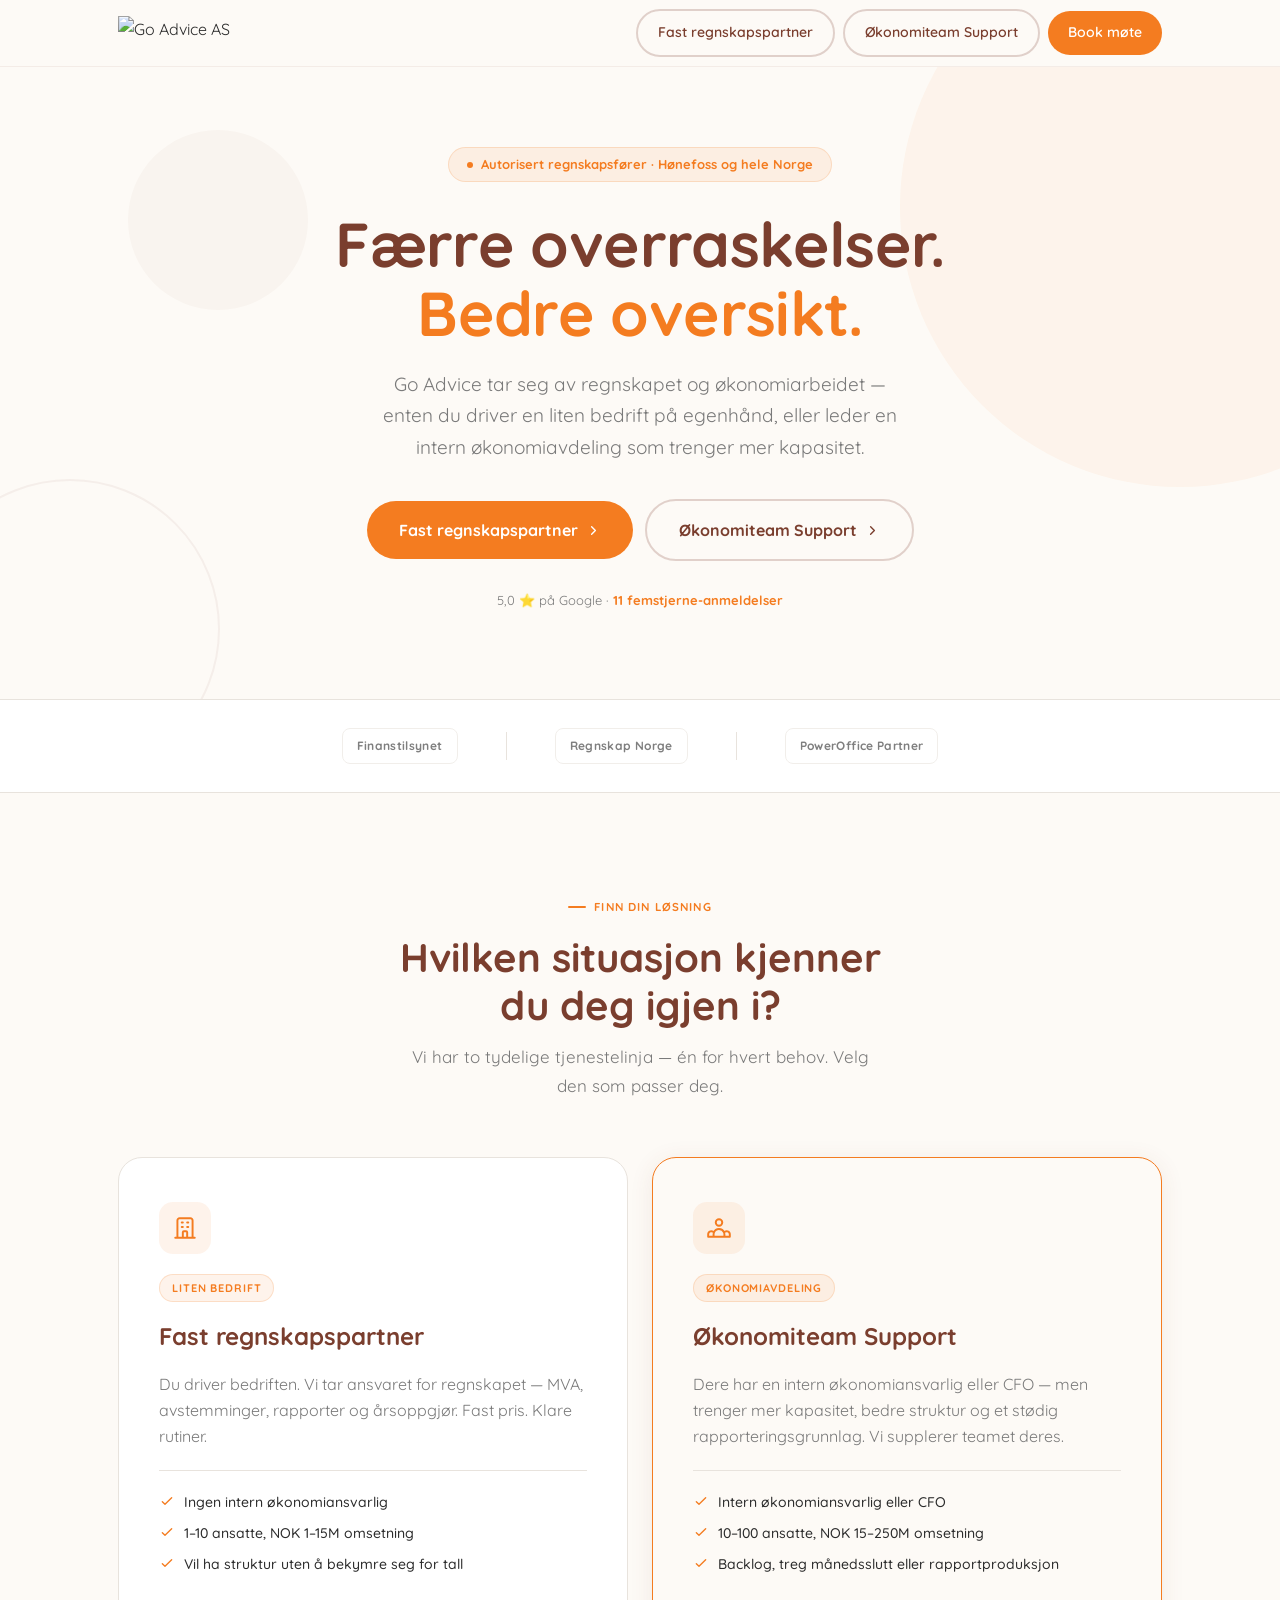
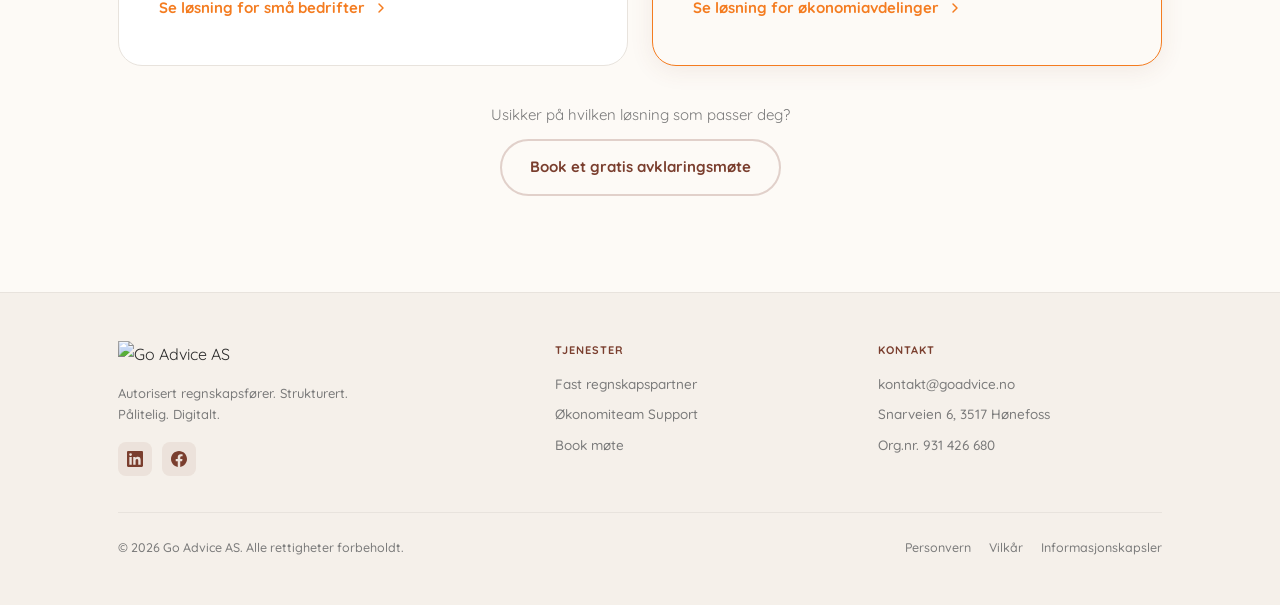
==== index.html @ 48793373 "Add files via upload" ====
<!DOCTYPE html>
<html lang="no">
<head>
  <meta charset="UTF-8" />
  <meta name="viewport" content="width=device-width, initial-scale=1.0" />
  <title>Go Advice AS — Færre overraskelser. Bedre oversikt.</title>
  <meta name="description" content="Go Advice AS tilbyr autorisert regnskapsføring for små bedrifter og ekstern støtte til interne økonomiavdelinger. Hønefoss og hele Norge — digitalt og strukturert." />
  <link rel="icon" type="image/png" href="assets/Logomark_Coloured.png" />
  <link rel="preconnect" href="https://fonts.googleapis.com" />
  <link rel="preconnect" href="https://fonts.gstatic.com" crossorigin />
  <link href="https://fonts.googleapis.com/css2?family=Quicksand:wght@400;500;600;700&display=swap" rel="stylesheet" />

  <style>
    /* ─── RESET & TOKENS ─────────────────────── */
    *, *::before, *::after { box-sizing: border-box; margin: 0; padding: 0; }

    :root {
      --orange:      #F47C20;
      --orange-lt:   #F9A84B;
      --orange-pale: rgba(244,124,32,0.09);
      --brown:       #7A3E2E;
      --brown-dark:  #5C2E20;
      --cream:       #FDFAF6;
      --off-white:   #F5F0EA;
      --charcoal:    #2B2B2B;
      --grey-mid:    #7A7A7A;
      --grey-light:  #E8E3DD;
      --white:       #FFFFFF;
      --sh:          0 4px 24px rgba(122,62,46,0.09);
      --sh-lg:       0 12px 48px rgba(122,62,46,0.13);
      --r:           16px;
      --r-sm:        8px;
      --max:         1100px;
    }

    html { scroll-behavior: smooth; }

    body {
      font-family: 'Quicksand', sans-serif;
      background: var(--cream);
      color: var(--charcoal);
      font-size: 16px;
      line-height: 1.65;
      overflow-x: hidden;
    }

    h1, h2, h3, h4 {
      font-family: 'Quicksand', sans-serif;
      color: var(--brown);
      line-height: 1.2;
    }

    p { color: var(--grey-mid); line-height: 1.7; }
    a { text-decoration: none; color: inherit; }
    img { display: block; max-width: 100%; }
    ul { list-style: none; }

    .wrap { max-width: var(--max); margin: 0 auto; padding: 0 28px; }

    /* ─── BUTTONS ─────────────────────────────── */
    .btn {
      display: inline-flex;
      align-items: center;
      gap: 8px;
      padding: 14px 28px;
      border-radius: 50px;
      font-family: 'Quicksand', sans-serif;
      font-weight: 700;
      font-size: 15px;
      border: none;
      cursor: pointer;
      transition: all .22s ease;
      text-decoration: none;
      white-space: nowrap;
    }
    .btn-primary { background: var(--orange); color: #fff; }
    .btn-primary:hover { background: #d96a12; transform: translateY(-2px); box-shadow: 0 8px 24px rgba(244,124,32,.3); }
    .btn-ghost { background: transparent; color: var(--brown); border: 2px solid rgba(122,62,46,.22); }
    .btn-ghost:hover { border-color: var(--brown); background: rgba(122,62,46,.04); }

    /* ─── EYEBROW ─────────────────────────────── */
    .eyebrow {
      display: inline-flex;
      align-items: center;
      gap: 8px;
      font-size: 11.5px;
      font-weight: 700;
      letter-spacing: .1em;
      text-transform: uppercase;
      color: var(--orange);
      margin-bottom: 16px;
    }
    .eyebrow::before {
      content: '';
      display: block;
      width: 18px; height: 2px;
      background: var(--orange);
      border-radius: 2px;
    }

    /* ─── NAV ─────────────────────────────────── */
    #nav {
      position: sticky;
      top: 0;
      z-index: 200;
      background: rgba(253,250,246,.97);
      backdrop-filter: blur(14px);
      border-bottom: 1px solid rgba(122,62,46,.07);
      transition: box-shadow .25s;
    }
    #nav.scrolled { box-shadow: var(--sh); }

    .nav-inner {
      display: flex;
      align-items: center;
      justify-content: space-between;
      height: 66px;
      gap: 20px;
    }

    .nav-logo img { height: 34px; }

    .nav-services {
      display: flex;
      align-items: center;
      gap: 8px;
    }
    .nav-services a {
      font-family: 'Quicksand', sans-serif;
      font-weight: 600;
      font-size: 14px;
    }

    .nav-hamburger {
      display: none;
      background: none;
      border: none;
      cursor: pointer;
      padding: 6px;
      flex-direction: column;
      gap: 5px;
    }
    .nav-hamburger span {
      display: block;
      width: 22px; height: 2px;
      background: var(--brown);
      border-radius: 2px;
      transition: all .3s;
    }

    .mobile-drawer {
      display: none;
      position: fixed;
      inset: 0;
      background: var(--cream);
      z-index: 300;
      flex-direction: column;
      align-items: center;
      justify-content: center;
      gap: 24px;
      padding: 40px 28px;
    }
    .mobile-drawer.open { display: flex; }
    .mobile-drawer a {
      font-family: 'Quicksand', sans-serif;
      font-weight: 700;
      font-size: 22px;
      color: var(--brown);
      width: 100%;
      max-width: 340px;
      text-align: center;
    }
    .drawer-close {
      position: absolute;
      top: 18px; right: 24px;
      background: none; border: none;
      font-size: 28px; color: var(--brown);
      cursor: pointer;
    }

    /* ─── HERO ────────────────────────────────── */
    #hero {
      padding: 80px 0 88px;
      text-align: center;
      position: relative;
      overflow: hidden;
    }

    .hero-deco {
      position: absolute;
      border-radius: 50%;
      pointer-events: none;
    }
    .hd1 { width: 560px; height: 560px; background: rgba(244,124,32,.05); right: -180px; top: -140px; }
    .hd2 { width: 300px; height: 300px; border: 2px solid rgba(122,62,46,.06); left: -80px; bottom: -80px; }
    .hd3 { width: 180px; height: 180px; background: rgba(122,62,46,.03); left: 10%; top: 10%; }

    .hero-inner { position: relative; max-width: 720px; margin: 0 auto; }

    .hero-tagline {
      display: inline-flex;
      align-items: center;
      gap: 8px;
      background: var(--orange-pale);
      border: 1px solid rgba(244,124,32,.18);
      border-radius: 50px;
      padding: 6px 18px;
      font-size: 13px;
      font-weight: 700;
      color: var(--orange);
      margin-bottom: 28px;
    }
    .hero-tagline-dot {
      width: 6px; height: 6px;
      border-radius: 50%;
      background: var(--orange);
      flex-shrink: 0;
    }

    .hero-h1 {
      font-size: clamp(36px, 5.5vw, 62px);
      font-weight: 700;
      color: var(--brown);
      line-height: 1.1;
      margin-bottom: 22px;
      letter-spacing: -.01em;
    }
    .hero-h1 em { font-style: normal; color: var(--orange); }

    .hero-sub {
      font-size: 19px;
      color: var(--grey-mid);
      max-width: 540px;
      margin: 0 auto 36px;
      line-height: 1.65;
    }

    .hero-actions {
      display: flex;
      align-items: center;
      justify-content: center;
      gap: 12px;
      flex-wrap: wrap;
      margin-bottom: 28px;
    }

    .hero-micro {
      font-size: 13px;
      color: var(--grey-mid);
    }
    .hero-micro span { color: var(--orange); font-weight: 700; }

    /* ─── TRUST STRIP ─────────────────────────── */
    #trust-strip {
      padding: 28px 0;
      background: var(--white);
      border-top: 1px solid var(--grey-light);
      border-bottom: 1px solid var(--grey-light);
    }

    .trust-strip-inner {
      display: flex;
      align-items: center;
      justify-content: center;
      gap: 48px;
      flex-wrap: wrap;
    }

    .trust-logo {
      display: flex;
      align-items: center;
      gap: 10px;
      opacity: .6;
      transition: opacity .2s;
      text-decoration: none;
    }
    .trust-logo:hover { opacity: .9; }

    .trust-logo-badge {
      display: flex;
      align-items: center;
      justify-content: center;
      height: 36px;
      padding: 0 14px;
      border: 1.5px solid var(--grey-light);
      border-radius: var(--r-sm);
      background: var(--white);
    }
    .trust-logo-badge span {
      font-family: 'Quicksand', sans-serif;
      font-weight: 700;
      font-size: 12px;
      color: var(--charcoal);
      letter-spacing: .03em;
      white-space: nowrap;
    }
    .trust-logo img {
      height: 36px;
      width: auto;
      filter: grayscale(100%);
    }
    .trust-sep { width: 1px; height: 28px; background: var(--grey-light); }

    /* ─── TWO PATHS ───────────────────────────── */
    #paths {
      padding: 96px 0;
    }

    .paths-header {
      text-align: center;
      margin-bottom: 56px;
    }
    .paths-header h2 {
      font-size: clamp(26px, 3.8vw, 40px);
      font-weight: 700;
      margin-bottom: 14px;
    }
    .paths-header p {
      font-size: 17px;
      max-width: 480px;
      margin: 0 auto;
    }

    .paths-grid {
      display: grid;
      grid-template-columns: 1fr 1fr;
      gap: 24px;
      align-items: stretch;
    }

    .path-card {
      background: var(--white);
      border: 1.5px solid var(--grey-light);
      border-radius: 24px;
      padding: 44px 40px;
      display: flex;
      flex-direction: column;
      gap: 20px;
      transition: border-color .22s, box-shadow .22s, transform .22s;
    }
    .path-card:hover {
      border-color: rgba(244,124,32,.35);
      box-shadow: var(--sh-lg);
      transform: translateY(-4px);
    }
    .path-card.featured {
      border-color: var(--orange);
      background: var(--cream);
      box-shadow: var(--sh);
    }

    .path-icon {
      width: 52px; height: 52px;
      border-radius: 14px;
      background: var(--orange-pale);
      display: flex; align-items: center; justify-content: center;
      flex-shrink: 0;
    }

    .path-tag {
      display: inline-flex;
      font-size: 11px;
      font-weight: 700;
      letter-spacing: .08em;
      text-transform: uppercase;
      color: var(--orange);
      background: var(--orange-pale);
      border: 1px solid rgba(244,124,32,.18);
      padding: 4px 12px;
      border-radius: 50px;
      width: fit-content;
    }

    .path-card h3 {
      font-size: 24px;
      font-weight: 700;
      color: var(--brown);
      line-height: 1.2;
    }

    .path-card p {
      font-size: 16px;
      color: var(--grey-mid);
      line-height: 1.65;
      flex: 1;
    }

    .path-fits {
      display: flex;
      flex-direction: column;
      gap: 8px;
    }
    .path-fit-item {
      display: flex;
      align-items: flex-start;
      gap: 9px;
      font-size: 14px;
      color: var(--charcoal);
      font-weight: 500;
    }
    .path-fit-item svg { flex-shrink: 0; margin-top: 2px; }

    .path-divider {
      height: 1px;
      background: var(--grey-light);
    }

    .path-cta {
      display: flex;
      align-items: center;
      gap: 8px;
      font-family: 'Quicksand', sans-serif;
      font-weight: 700;
      font-size: 15px;
      color: var(--orange);
      transition: gap .2s;
    }
    .path-cta:hover { gap: 12px; }
    .path-cta svg { transition: transform .2s; }
    .path-cta:hover svg { transform: translateX(3px); }

    /* ─── FOOTER ──────────────────────────────── */
    footer {
      background: var(--off-white);
      padding: 48px 0;
      border-top: 1px solid var(--grey-light);
    }

    .footer-grid {
      display: grid;
      grid-template-columns: 1.4fr 1fr 1fr;
      gap: 40px;
      align-items: start;
      margin-bottom: 36px;
    }

    .footer-brand img { height: 30px; margin-bottom: 12px; }
    .footer-tagline {
      font-size: 13px;
      color: var(--grey-mid);
      max-width: 260px;
      line-height: 1.65;
      font-weight: 500;
    }
    .footer-social {
      display: flex;
      gap: 10px;
      margin-top: 16px;
    }
    .footer-social a {
      width: 34px; height: 34px;
      border-radius: 8px;
      background: rgba(122,62,46,.08);
      display: flex; align-items: center; justify-content: center;
      color: var(--brown);
      transition: background .18s, color .18s;
    }
    .footer-social a:hover { background: var(--orange); color: #fff; }

    .footer-col h5 {
      font-size: 11px; font-weight: 700;
      letter-spacing: .09em; text-transform: uppercase;
      color: var(--brown); margin-bottom: 14px;
    }
    .footer-col ul { display: flex; flex-direction: column; gap: 8px; }
    .footer-col a, .footer-col li {
      font-size: 13.5px;
      color: var(--grey-mid);
      transition: color .18s;
      font-weight: 500;
    }
    .footer-col a:hover { color: var(--orange); }

    .footer-bottom {
      padding-top: 24px;
      border-top: 1px solid var(--grey-light);
      display: flex;
      justify-content: space-between;
      align-items: center;
      flex-wrap: wrap;
      gap: 12px;
    }
    .footer-bottom span { font-size: 12.5px; color: var(--grey-mid); font-weight: 500; }
    .footer-legal { display: flex; gap: 18px; flex-wrap: wrap; }
    .footer-legal a { font-size: 12.5px; color: var(--grey-mid); font-weight: 500; }
    .footer-legal a:hover { color: var(--orange); }

    /* ─── ANIMATIONS ──────────────────────────── */
    .fade-up {
      opacity: 0;
      transform: translateY(24px);
      transition: opacity .55s ease, transform .55s ease;
    }
    .fade-up.in { opacity: 1; transform: translateY(0); }
    .delay-1 { transition-delay: .1s; }
    .delay-2 { transition-delay: .2s; }
    .delay-3 { transition-delay: .3s; }
    .delay-4 { transition-delay: .4s; }

    /* ─── RESPONSIVE ──────────────────────────── */
    @media (max-width: 900px) {
      .paths-grid { grid-template-columns: 1fr; }
      .nav-services { display: none; }
      .nav-hamburger { display: flex; }
      .trust-strip-inner { gap: 28px; }
      .trust-sep { display: none; }
      .footer-grid { grid-template-columns: 1fr; gap: 28px; }
    }
    @media (max-width: 600px) {
      #hero { padding: 60px 0 68px; }
      .hero-sub { font-size: 17px; }
      .hero-actions { flex-direction: column; align-items: center; }
      .path-card { padding: 32px 28px; }
      .footer-bottom { flex-direction: column; text-align: center; }
    }
  </style>
</head>
<body>

<!-- ─── NAV ─────────────────────────────────── -->
<header id="nav">
  <div class="wrap">
    <div class="nav-inner">
      <a href="/" class="nav-logo" aria-label="Go Advice AS — gå til forsiden">
        <img src="assets/Logo_Coloured.png" alt="Go Advice AS" />
      </a>
      <nav class="nav-services" aria-label="Tjenester">
        <a href="fast-regnskapspartner.html" class="btn btn-ghost" style="font-size:14px; padding:10px 20px;">Fast regnskapspartner</a>
        <a href="okonomiteam-support.html" class="btn btn-ghost" style="font-size:14px; padding:10px 20px;">Økonomiteam Support</a>
        <a href="booking.html" class="btn btn-primary" style="font-size:14px; padding:10px 20px;">Book møte</a>
      </nav>
      <button class="nav-hamburger" id="hamburger" aria-label="Åpne meny">
        <span></span><span></span><span></span>
      </button>
    </div>
  </div>
</header>

<div class="mobile-drawer" id="drawer" role="dialog" aria-modal="true" aria-label="Navigasjonsmeny">
  <button class="drawer-close" id="drawerClose" aria-label="Lukk meny">✕</button>
  <a href="fast-regnskapspartner.html" onclick="closeDrawer()">Fast regnskapspartner</a>
  <a href="okonomiteam-support.html" onclick="closeDrawer()">Økonomiteam Support</a>
  <a href="booking.html" class="btn btn-primary" style="width:100%; max-width:280px; justify-content:center;" onclick="closeDrawer()">Book møte</a>
</div>

<!-- ─── HERO ─────────────────────────────────── -->
<section id="hero">
  <div class="hero-deco hd1"></div>
  <div class="hero-deco hd2"></div>
  <div class="hero-deco hd3"></div>
  <div class="wrap">
    <div class="hero-inner fade-up">
      <div class="hero-tagline">
        <span class="hero-tagline-dot"></span>
        Autorisert regnskapsfører · Hønefoss og hele Norge
      </div>
      <h1 class="hero-h1">
        Færre overraskelser.<br/>
        <em>Bedre oversikt.</em>
      </h1>
      <p class="hero-sub">
        Go Advice tar seg av regnskapet og økonomiarbeidet — enten du driver en liten bedrift på egenhånd, eller leder en intern økonomiavdeling som trenger mer kapasitet.
      </p>
      <div class="hero-actions">
        <a href="fast-regnskapspartner.html" class="btn btn-primary" style="font-size:16px; padding:16px 32px;">
          Fast regnskapspartner
          <svg width="15" height="15" fill="none" viewBox="0 0 24 24"><path stroke="currentColor" stroke-width="2.2" stroke-linecap="round" stroke-linejoin="round" d="M9 18l6-6-6-6"/></svg>
        </a>
        <a href="okonomiteam-support.html" class="btn btn-ghost" style="font-size:16px; padding:16px 32px;">
          Økonomiteam Support
          <svg width="15" height="15" fill="none" viewBox="0 0 24 24"><path stroke="currentColor" stroke-width="2.2" stroke-linecap="round" stroke-linejoin="round" d="M9 18l6-6-6-6"/></svg>
        </a>
      </div>
      <p class="hero-micro">5,0 ⭐ på Google · <span>11 femstjerne-anmeldelser</span></p>
    </div>
  </div>
</section>

<!-- ─── TRUST STRIP ────────────────────────────── -->
<section id="trust-strip" aria-label="Akkrediteringer og partnerskap">
  <div class="wrap">
    <div class="trust-strip-inner">

      <!-- Finanstilsynet -->
      <a href="https://www.finanstilsynet.no/konsesjonar/regnskapsforetar/?id=20231029001" target="_blank" rel="noopener noreferrer" class="trust-logo" aria-label="Autorisert av Finanstilsynet — se registrering">
        <!-- Replace with: <img src="assets/finanstilsynet-logo.svg" alt="Finanstilsynet" style="height:36px;"> -->
        <div class="trust-logo-badge"><span>Finanstilsynet</span></div>
      </a>

      <div class="trust-sep" aria-hidden="true"></div>

      <!-- Regnskap Norge -->
      <a href="https://www.regnskapnorge.no" target="_blank" rel="noopener noreferrer" class="trust-logo" aria-label="Medlem av Regnskap Norge">
        <!-- Replace with: <img src="assets/regnskap-norge-black-web.png" alt="Regnskap Norge" style="height:36px;"> -->
        <div class="trust-logo-badge"><span>Regnskap Norge</span></div>
      </a>

      <div class="trust-sep" aria-hidden="true"></div>

      <!-- PowerOffice Partner -->
      <a href="https://poweroffice.no" target="_blank" rel="noopener noreferrer" class="trust-logo" aria-label="PowerOffice Partner">
        <!-- Replace with: <img src="assets/poweroffice-partner-lys.svg" alt="PowerOffice Partner" style="height:36px;"> -->
        <div class="trust-logo-badge"><span>PowerOffice Partner</span></div>
      </a>

    </div>
  </div>
</section>

<!-- ─── TWO PATHS ─────────────────────────────── -->
<section id="paths">
  <div class="wrap">
    <div class="paths-header fade-up">
      <div class="eyebrow">Finn din løsning</div>
      <h2>Hvilken situasjon kjenner<br/>du deg igjen i?</h2>
      <p>Vi har to tydelige tjenestelinja — én for hvert behov. Velg den som passer deg.</p>
    </div>

    <div class="paths-grid">

      <!-- Path 1: Fast regnskapspartner -->
      <a href="fast-regnskapspartner.html" class="path-card fade-up delay-1" style="text-decoration:none;">
        <div>
          <div class="path-icon" aria-hidden="true">
            <svg width="26" height="26" fill="none" viewBox="0 0 24 24"><path stroke="#F47C20" stroke-width="1.8" stroke-linecap="round" stroke-linejoin="round" d="M19 21V5a2 2 0 00-2-2H7a2 2 0 00-2 2v16m14 0h2m-2 0h-5m-9 0H3m2 0h5M9 7h1m-1 4h1m4-4h1m-1 4h1m-5 10v-5a1 1 0 011-1h2a1 1 0 011 1v5m-4 0h4"/></svg>
          </div>
        </div>
        <div class="path-tag">Liten bedrift</div>
        <h3>Fast regnskapspartner</h3>
        <p>Du driver bedriften. Vi tar ansvaret for regnskapet — MVA, avstemminger, rapporter og årsoppgjør. Fast pris. Klare rutiner.</p>

        <div class="path-divider"></div>

        <div class="path-fits">
          <div class="path-fit-item">
            <svg width="16" height="16" fill="none" viewBox="0 0 24 24"><path stroke="#F47C20" stroke-width="2" stroke-linecap="round" stroke-linejoin="round" d="M5 13l4 4L19 7"/></svg>
            Ingen intern økonomiansvarlig
          </div>
          <div class="path-fit-item">
            <svg width="16" height="16" fill="none" viewBox="0 0 24 24"><path stroke="#F47C20" stroke-width="2" stroke-linecap="round" stroke-linejoin="round" d="M5 13l4 4L19 7"/></svg>
            1–10 ansatte, NOK 1–15M omsetning
          </div>
          <div class="path-fit-item">
            <svg width="16" height="16" fill="none" viewBox="0 0 24 24"><path stroke="#F47C20" stroke-width="2" stroke-linecap="round" stroke-linejoin="round" d="M5 13l4 4L19 7"/></svg>
            Vil ha struktur uten å bekymre seg for tall
          </div>
        </div>

        <div class="path-cta">
          Se løsning for små bedrifter
          <svg width="16" height="16" fill="none" viewBox="0 0 24 24"><path stroke="currentColor" stroke-width="2.2" stroke-linecap="round" stroke-linejoin="round" d="M9 18l6-6-6-6"/></svg>
        </div>
      </a>

      <!-- Path 2: Økonomiteam Support -->
      <a href="okonomiteam-support.html" class="path-card featured fade-up delay-2" style="text-decoration:none;">
        <div>
          <div class="path-icon" aria-hidden="true">
            <svg width="26" height="26" fill="none" viewBox="0 0 24 24"><path stroke="#F47C20" stroke-width="1.8" stroke-linecap="round" stroke-linejoin="round" d="M17 20h5v-2a3 3 0 00-5.356-1.857M17 20H7m10 0v-2c0-.656-.126-1.283-.356-1.857M7 20H2v-2a3 3 0 015.356-1.857M7 20v-2c0-.656.126-1.283.356-1.857m0 0a5.002 5.002 0 019.288 0M15 7a3 3 0 11-6 0 3 3 0 016 0z"/></svg>
          </div>
        </div>
        <div class="path-tag">Økonomiavdeling</div>
        <h3>Økonomiteam Support</h3>
        <p>Dere har en intern økonomiansvarlig eller CFO — men trenger mer kapasitet, bedre struktur og et stødig rapporteringsgrunnlag. Vi supplerer teamet deres.</p>

        <div class="path-divider"></div>

        <div class="path-fits">
          <div class="path-fit-item">
            <svg width="16" height="16" fill="none" viewBox="0 0 24 24"><path stroke="#F47C20" stroke-width="2" stroke-linecap="round" stroke-linejoin="round" d="M5 13l4 4L19 7"/></svg>
            Intern økonomiansvarlig eller CFO
          </div>
          <div class="path-fit-item">
            <svg width="16" height="16" fill="none" viewBox="0 0 24 24"><path stroke="#F47C20" stroke-width="2" stroke-linecap="round" stroke-linejoin="round" d="M5 13l4 4L19 7"/></svg>
            10–100 ansatte, NOK 15–250M omsetning
          </div>
          <div class="path-fit-item">
            <svg width="16" height="16" fill="none" viewBox="0 0 24 24"><path stroke="#F47C20" stroke-width="2" stroke-linecap="round" stroke-linejoin="round" d="M5 13l4 4L19 7"/></svg>
            Backlog, treg månedsslutt eller rapportproduksjon
          </div>
        </div>

        <div class="path-cta">
          Se løsning for økonomiavdelinger
          <svg width="16" height="16" fill="none" viewBox="0 0 24 24"><path stroke="currentColor" stroke-width="2.2" stroke-linecap="round" stroke-linejoin="round" d="M9 18l6-6-6-6"/></svg>
        </div>
      </a>

    </div>

    <!-- Unsure? -->
    <div style="text-align:center; margin-top:36px;" class="fade-up">
      <p style="font-size:15px; margin-bottom:12px;">Usikker på hvilken løsning som passer deg?</p>
      <a href="booking.html" class="btn btn-ghost">Book et gratis avklaringsmøte</a>
    </div>

  </div>
</section>

<!-- ─── FOOTER ────────────────────────────────── -->
<footer>
  <div class="wrap">
    <div class="footer-grid">
      <div class="footer-brand">
        <img src="assets/Logo_Coloured.png" alt="Go Advice AS" />
        <p class="footer-tagline">Autorisert regnskapsfører. Strukturert. Pålitelig. Digitalt.</p>
        <div class="footer-social" aria-label="Sosiale medier">
          <!-- LinkedIn -->
          <a href="https://www.linkedin.com/company/goadviceas/" target="_blank" rel="noopener" aria-label="Go Advice på LinkedIn">
            <svg width="16" height="16" fill="currentColor" viewBox="0 0 24 24"><path d="M20.447 20.452h-3.554v-5.569c0-1.328-.027-3.037-1.852-3.037-1.853 0-2.136 1.445-2.136 2.939v5.667H9.351V9h3.414v1.561h.046c.477-.9 1.637-1.85 3.37-1.85 3.601 0 4.267 2.37 4.267 5.455v6.286zM5.337 7.433a2.062 2.062 0 01-2.063-2.065 2.064 2.064 0 112.063 2.065zm1.782 13.019H3.555V9h3.564v11.452zM22.225 0H1.771C.792 0 0 .774 0 1.729v20.542C0 23.227.792 24 1.771 24h20.451C23.2 24 24 23.227 24 22.271V1.729C24 .774 23.2 0 22.222 0h.003z"/></svg>
          </a>
          <!-- Facebook -->
          <a href="https://www.facebook.com/goadviceas" target="_blank" rel="noopener" aria-label="Go Advice på Facebook">
            <svg width="16" height="16" fill="currentColor" viewBox="0 0 24 24"><path d="M24 12.073c0-6.627-5.373-12-12-12s-12 5.373-12 12c0 5.99 4.388 10.954 10.125 11.854v-8.385H7.078v-3.47h3.047V9.43c0-3.007 1.792-4.669 4.533-4.669 1.312 0 2.686.235 2.686.235v2.953H15.83c-1.491 0-1.956.925-1.956 1.874v2.25h3.328l-.532 3.47h-2.796v8.385C19.612 23.027 24 18.062 24 12.073z"/></svg>
          </a>
        </div>
      </div>

      <nav class="footer-col" aria-label="Tjenester">
        <h5>Tjenester</h5>
        <ul>
          <li><a href="fast-regnskapspartner.html">Fast regnskapspartner</a></li>
          <li><a href="okonomiteam-support.html">Økonomiteam Support</a></li>
          <li><a href="booking.html">Book møte</a></li>
        </ul>
      </nav>

      <div class="footer-col">
        <h5>Kontakt</h5>
        <ul>
          <li><a href="mailto:kontakt@goadvice.no">kontakt@goadvice.no</a></li>
          <li>Snarveien 6, 3517 Hønefoss</li>
          <li>Org.nr. 931 426 680</li>
        </ul>
      </div>
    </div>

    <div class="footer-bottom">
      <span>© 2026 Go Advice AS. Alle rettigheter forbeholdt.</span>
      <div class="footer-legal">
        <a href="personvern.html">Personvern</a>
        <a href="vilkar.html">Vilkår</a>
        <a href="informasjonskapsler.html">Informasjonskapsler</a>
      </div>
    </div>
  </div>
</footer>

<!-- ─── SCRIPTS ───────────────────────────────── -->
<script>
  // Mobile drawer
  const hamburger = document.getElementById('hamburger');
  const drawer = document.getElementById('drawer');
  const drawerClose = document.getElementById('drawerClose');
  hamburger.addEventListener('click', () => drawer.classList.add('open'));
  drawerClose.addEventListener('click', () => drawer.classList.remove('open'));
  function closeDrawer() { drawer.classList.remove('open'); }

  // Nav shadow on scroll
  const nav = document.getElementById('nav');
  window.addEventListener('scroll', () => {
    nav.classList.toggle('scrolled', window.scrollY > 20);
  }, { passive: true });

  // Scroll-fade
  const observer = new IntersectionObserver(entries => {
    entries.forEach(e => { if (e.isIntersecting) e.target.classList.add('in'); });
  }, { threshold: 0.08 });
  document.querySelectorAll('.fade-up').forEach(el => observer.observe(el));
</script>

</body>
</html>
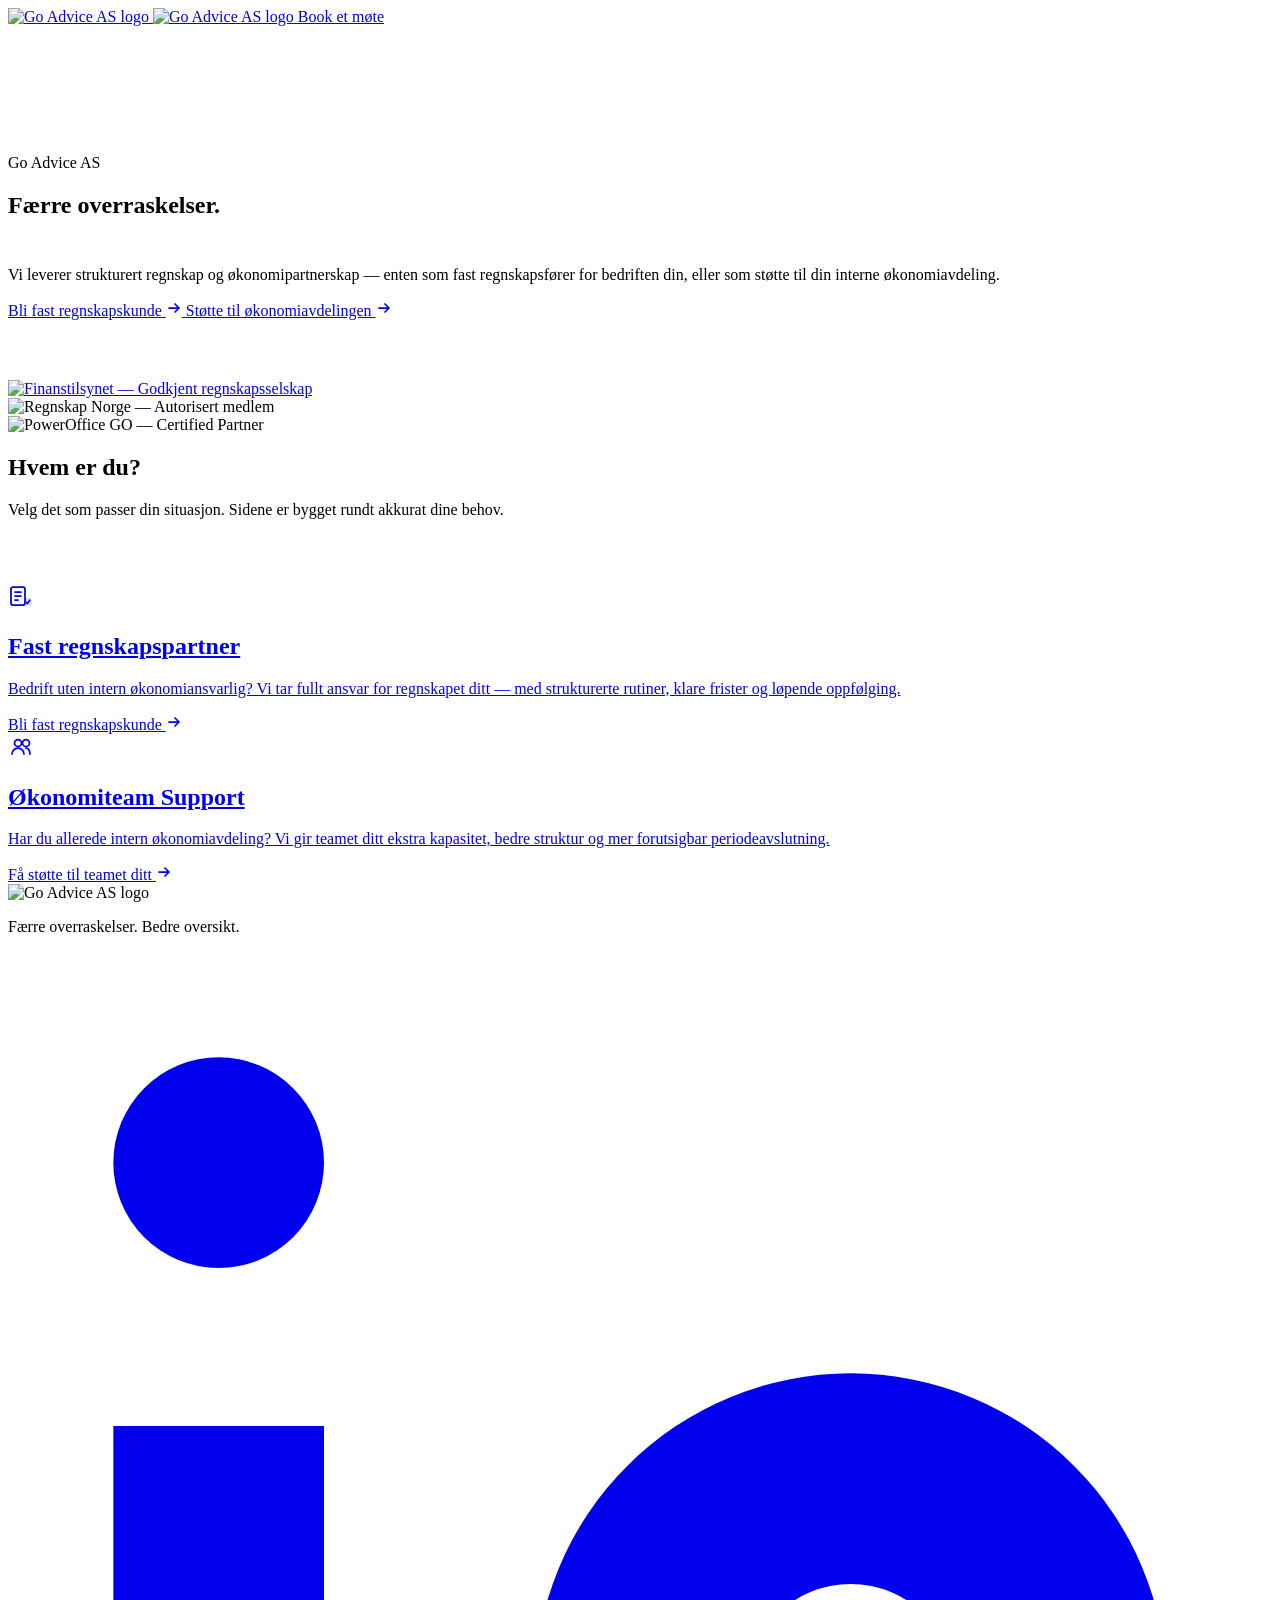
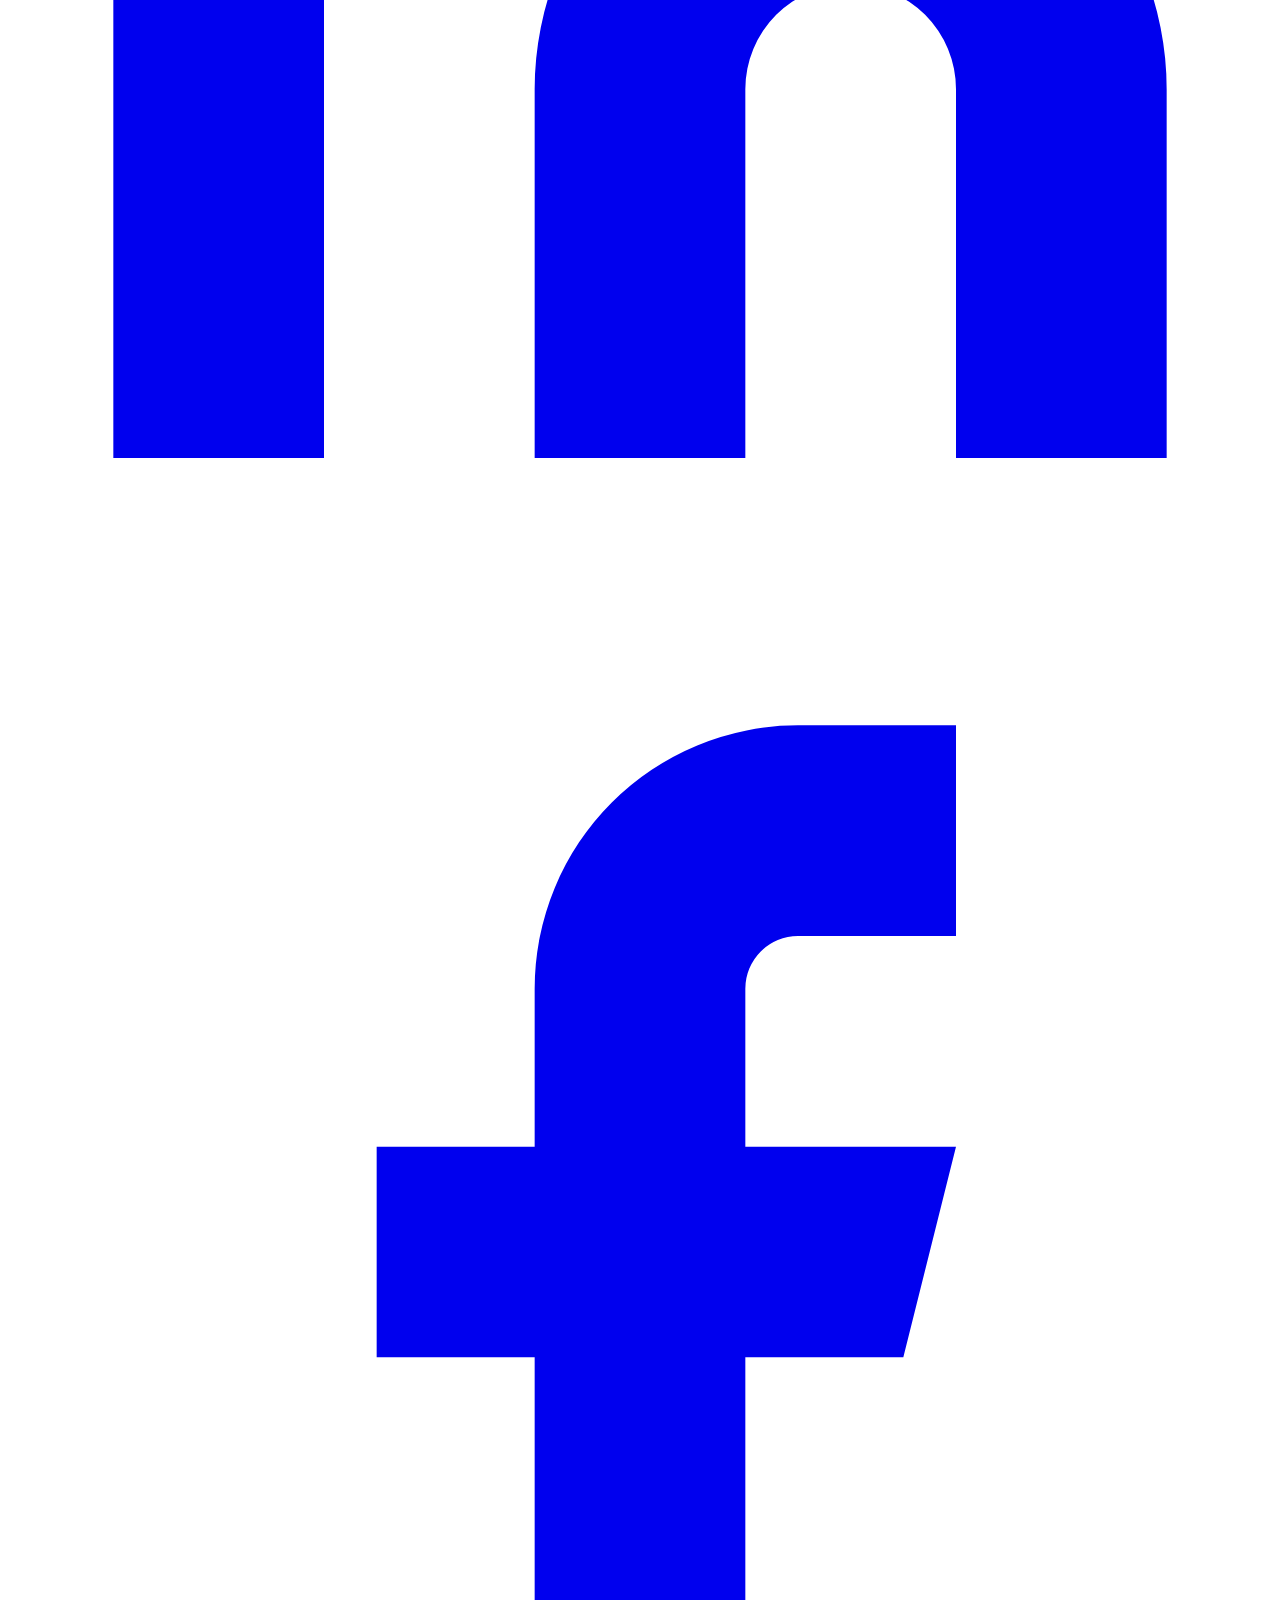
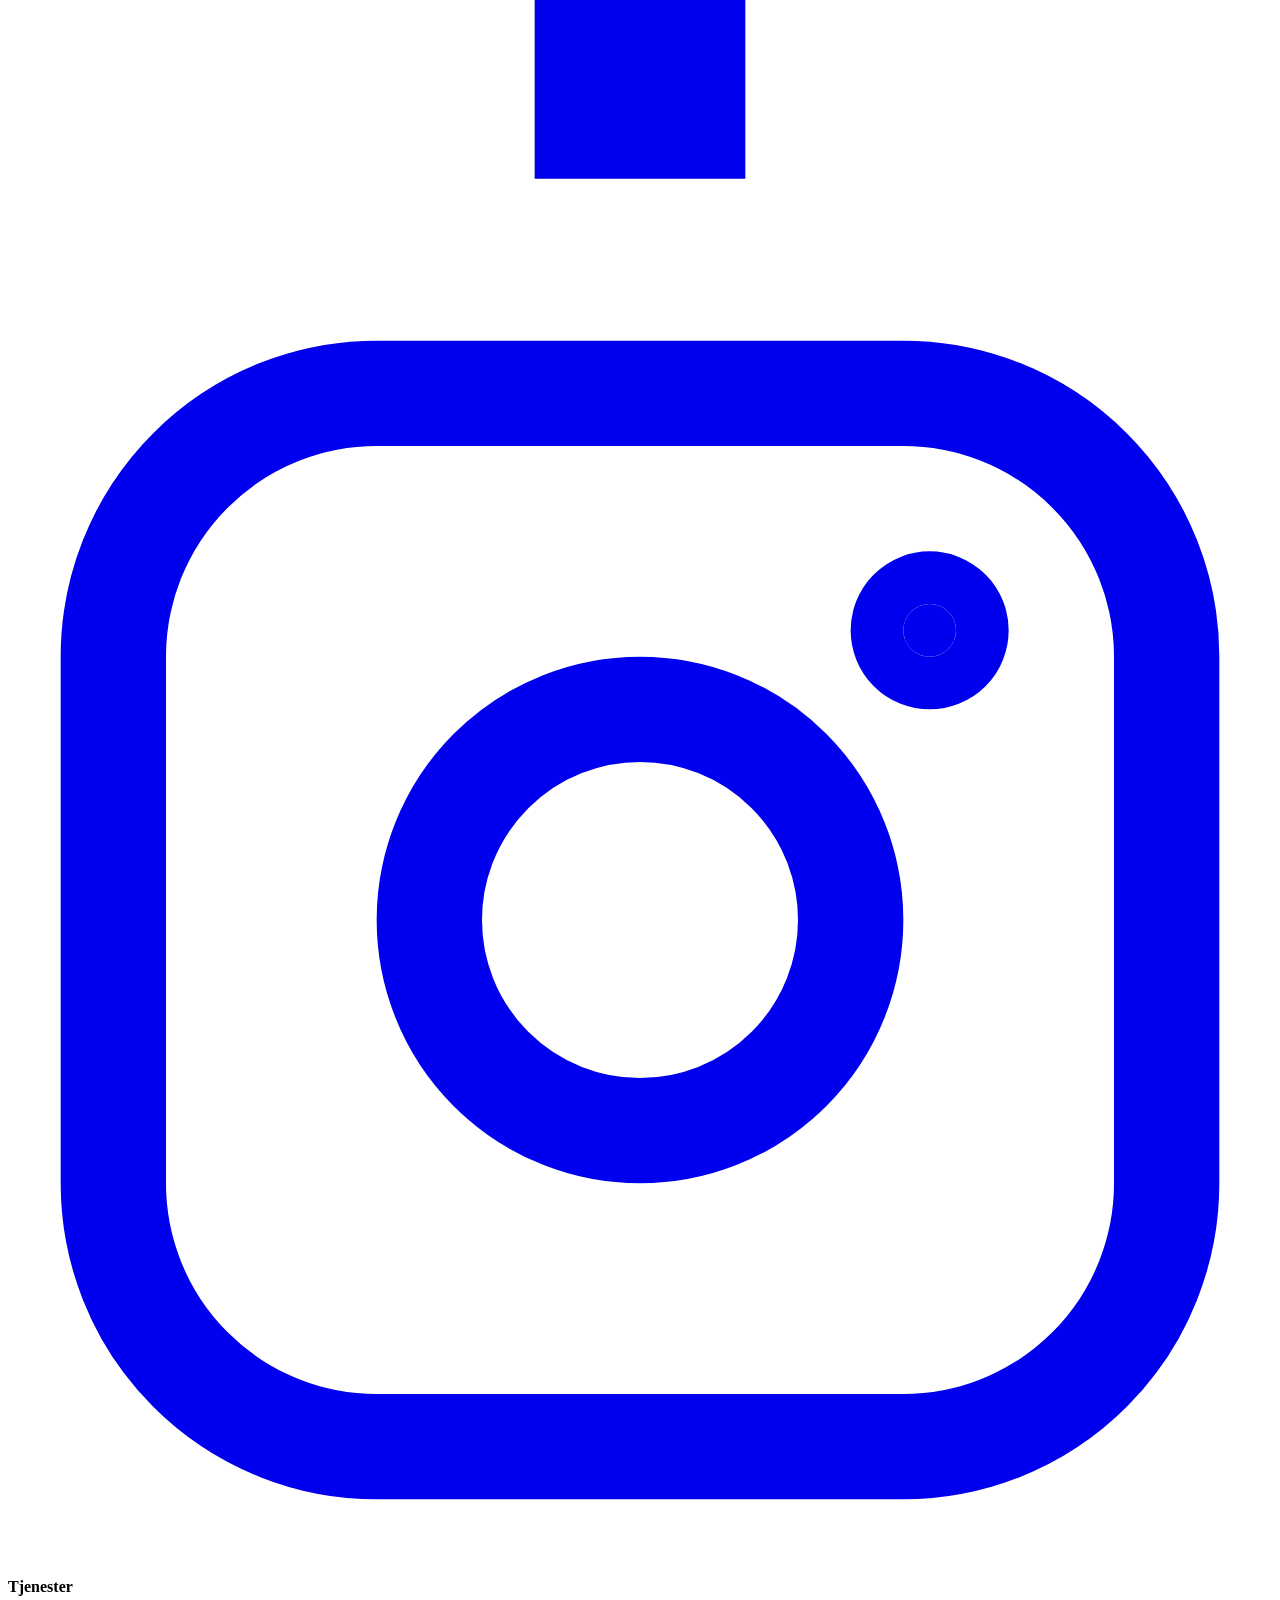
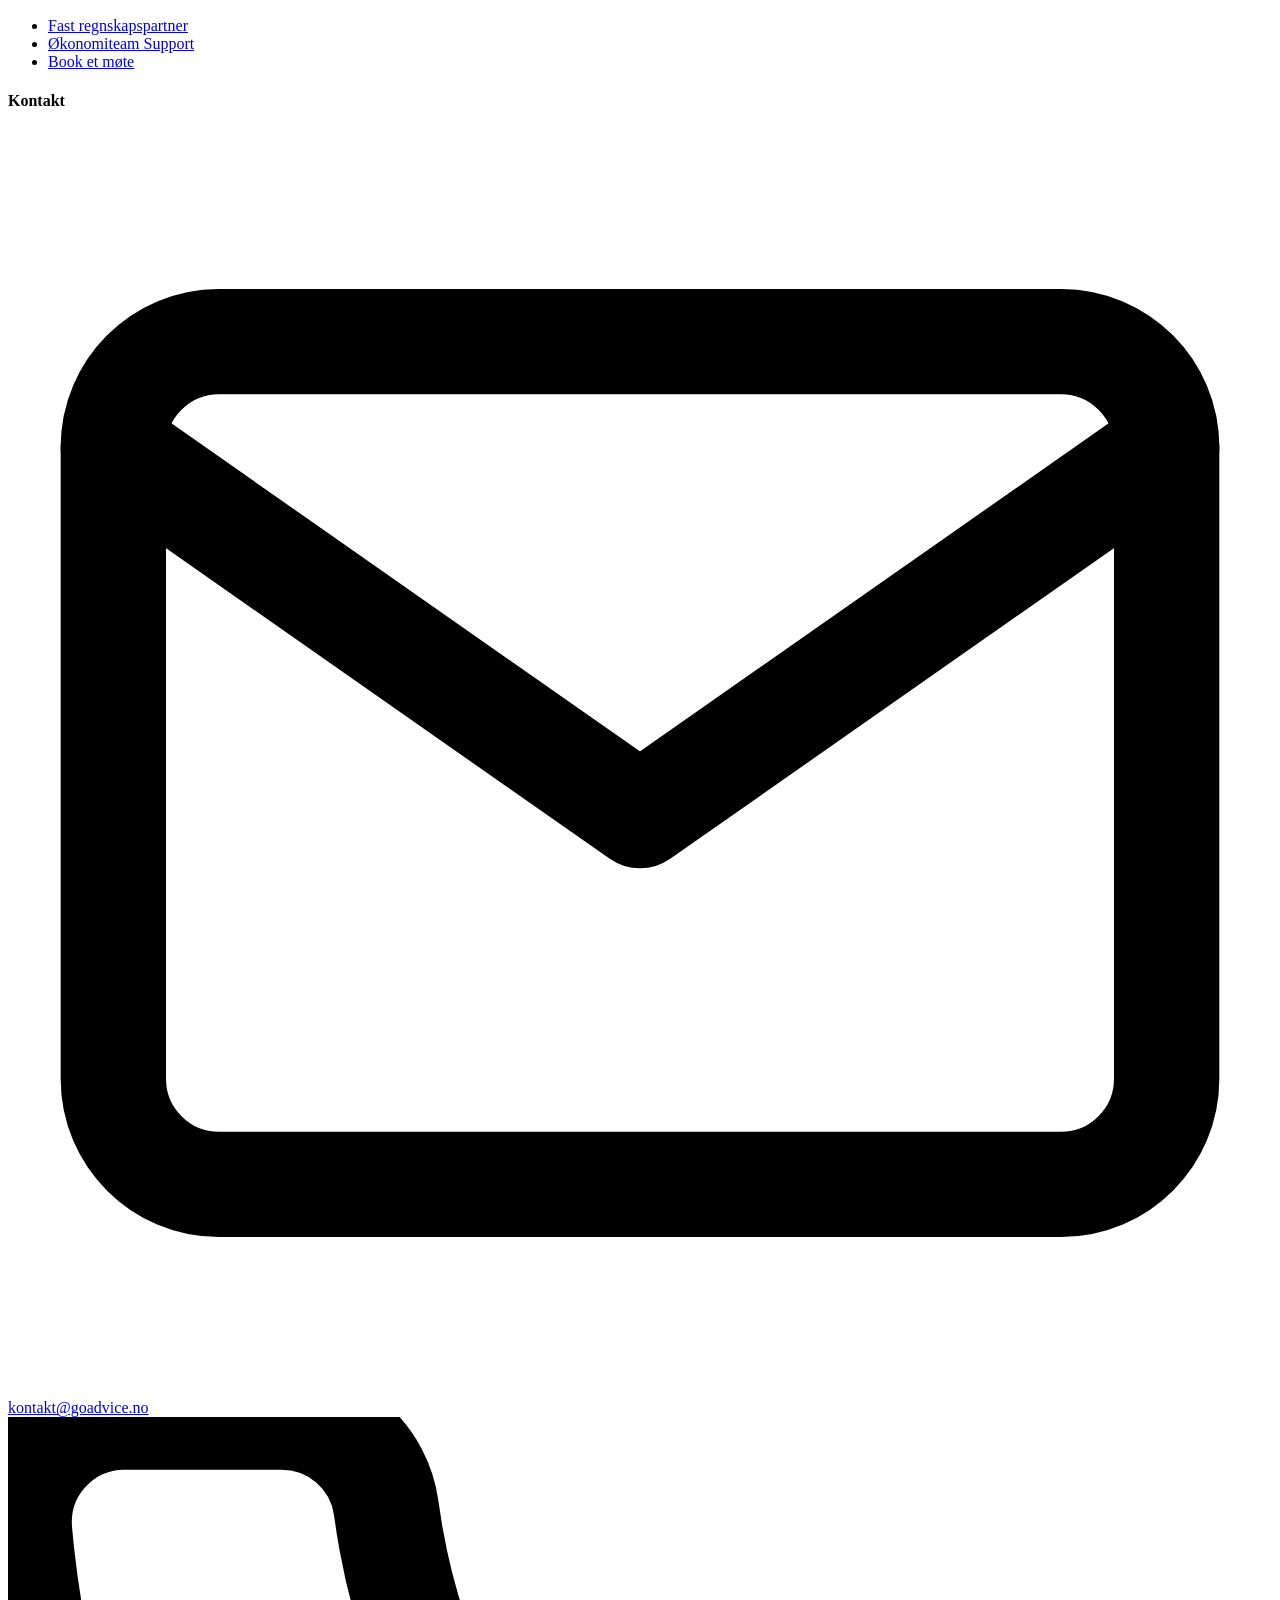
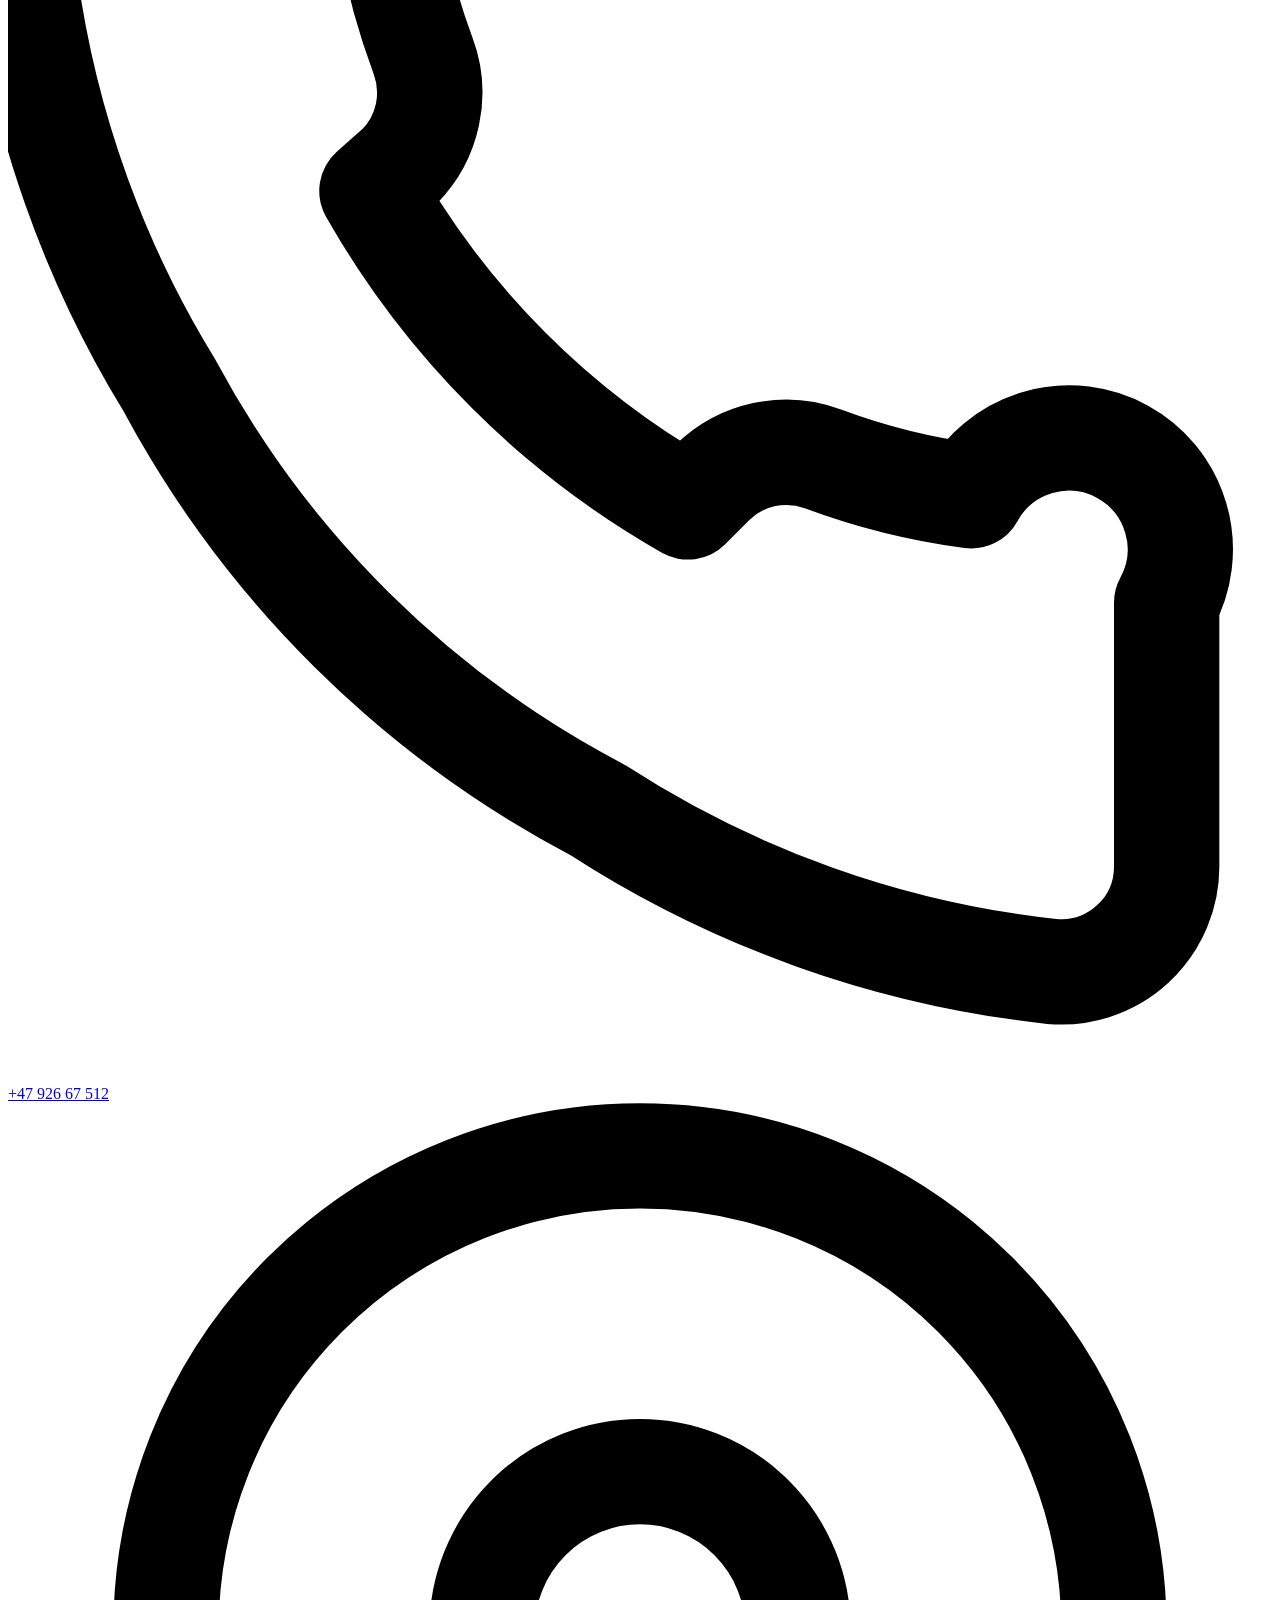
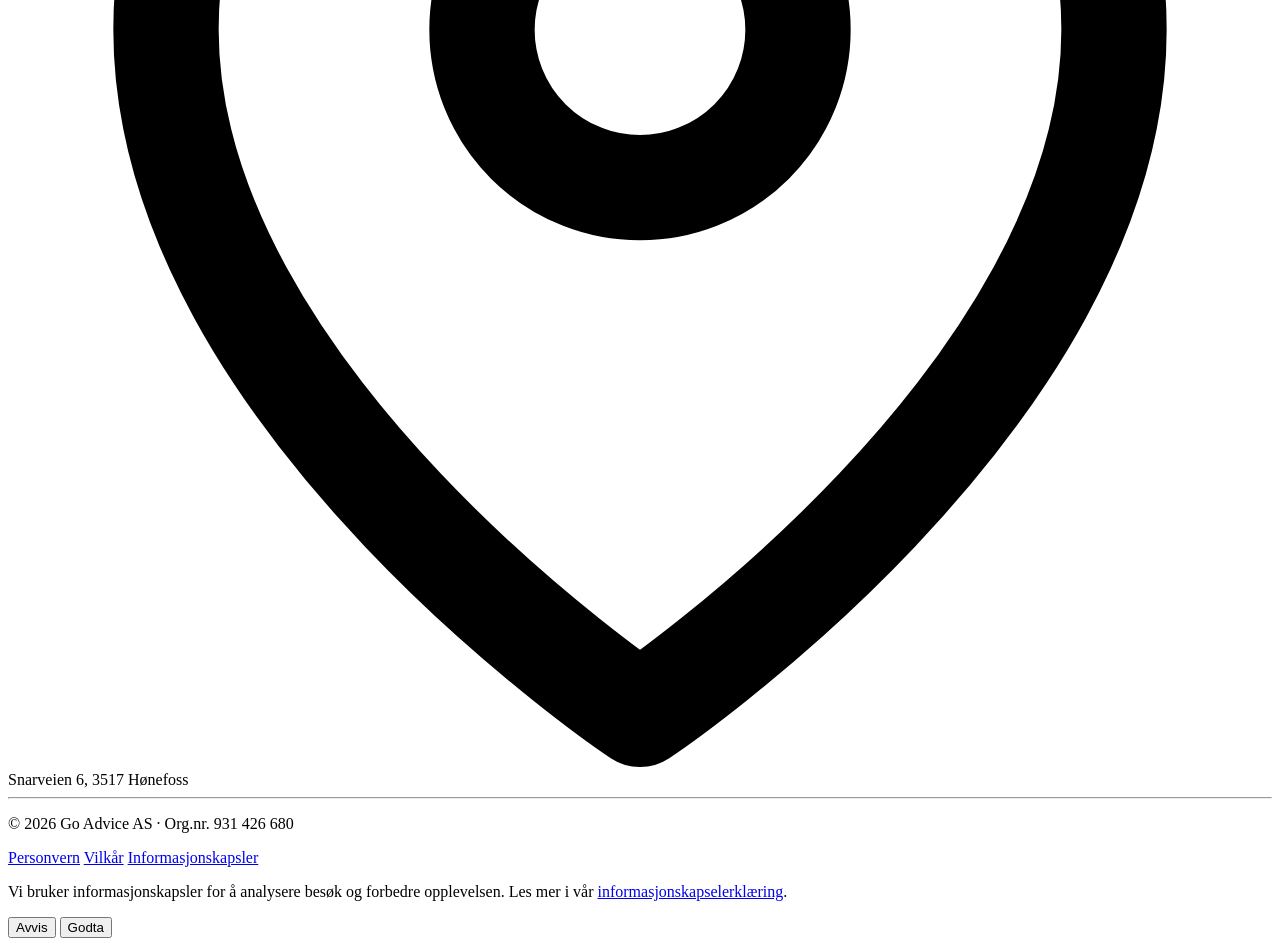
==== commit 4e8f69c0: "Add files via upload" ====
--- a/index.html
+++ b/index.html
@@ -3,771 +3,272 @@
 <head>
   <meta charset="UTF-8" />
   <meta name="viewport" content="width=device-width, initial-scale=1.0" />
-  <title>Go Advice AS — Færre overraskelser. Bedre oversikt.</title>
-  <meta name="description" content="Go Advice AS tilbyr autorisert regnskapsføring for små bedrifter og ekstern støtte til interne økonomiavdelinger. Hønefoss og hele Norge — digitalt og strukturert." />
-  <link rel="icon" type="image/png" href="assets/Logomark_Coloured.png" />
+  <title>Regnskapsfører og økonomipartner for norske bedrifter | Go Advice AS</title>
+  <meta name="description" content="Strukturert regnskap og økonomipartnerskap for norske bedrifter — som fast regnskapsfører eller støtte til intern økonomiavdeling. Ta kontakt." />
+  <link rel="canonical" href="https://www.goadvice.no/" />
+
+  <!-- Open Graph -->
+  <meta property="og:title" content="Go Advice AS — Færre overraskelser. Bedre oversikt." />
+  <meta property="og:description" content="Strukturert regnskapsføring og økonomipartnerskap for norske bedrifter." />
+  <meta property="og:type" content="website" />
+  <meta property="og:url" content="https://www.goadvice.no/" />
+  <meta property="og:locale" content="nb_NO" />
+
+  <!-- Favicon -->
+  <link rel="icon" type="image/png" sizes="32x32" href="assets/Logomark_Coloured.png" />
+  <link rel="apple-touch-icon" href="assets/Logomark_Coloured.png" />
+
+  <!-- Fonts -->
   <link rel="preconnect" href="https://fonts.googleapis.com" />
   <link rel="preconnect" href="https://fonts.gstatic.com" crossorigin />
-  <link href="https://fonts.googleapis.com/css2?family=Quicksand:wght@400;500;600;700&display=swap" rel="stylesheet" />
+
+  <!-- Styles -->
+  <link rel="stylesheet" href="assets/style.css" />
+
+  <!-- Structured Data -->
+  <script type="application/ld+json">
+  {
+    "@context": "https://schema.org",
+    "@type": "AccountingService",
+    "name": "Go Advice AS",
+    "url": "https://www.goadvice.no",
+    "telephone": "+4792667512",
+    "email": "kontakt@goadvice.no",
+    "address": {
+      "@type": "PostalAddress",
+      "streetAddress": "Snarveien 6",
+      "addressLocality": "Hønefoss",
+      "postalCode": "3517",
+      "addressCountry": "NO"
+    },
+    "areaServed": "NO",
+    "knowsLanguage": "nb"
+  }
+  </script>
 
   <style>
-    /* ─── RESET & TOKENS ─────────────────────── */
-    *, *::before, *::after { box-sizing: border-box; margin: 0; padding: 0; }
-
-    :root {
-      --orange:      #F47C20;
-      --orange-lt:   #F9A84B;
-      --orange-pale: rgba(244,124,32,0.09);
-      --brown:       #7A3E2E;
-      --brown-dark:  #5C2E20;
-      --cream:       #FDFAF6;
-      --off-white:   #F5F0EA;
-      --charcoal:    #2B2B2B;
-      --grey-mid:    #7A7A7A;
-      --grey-light:  #E8E3DD;
-      --white:       #FFFFFF;
-      --sh:          0 4px 24px rgba(122,62,46,0.09);
-      --sh-lg:       0 12px 48px rgba(122,62,46,0.13);
-      --r:           16px;
-      --r-sm:        8px;
-      --max:         1100px;
+    /* Homepage-specific overrides */
+    .hero--gradient .hero__content {
+      padding-top: clamp(5rem, 10vw, 8rem);
     }
-
-    html { scroll-behavior: smooth; }
-
-    body {
-      font-family: 'Quicksand', sans-serif;
-      background: var(--cream);
-      color: var(--charcoal);
-      font-size: 16px;
-      line-height: 1.65;
-      overflow-x: hidden;
+    .homepage-tagline-line2 {
+      color: rgba(255,255,255,0.75);
     }
-
-    h1, h2, h3, h4 {
-      font-family: 'Quicksand', sans-serif;
-      color: var(--brown);
-      line-height: 1.2;
-    }
-
-    p { color: var(--grey-mid); line-height: 1.7; }
-    a { text-decoration: none; color: inherit; }
-    img { display: block; max-width: 100%; }
-    ul { list-style: none; }
-
-    .wrap { max-width: var(--max); margin: 0 auto; padding: 0 28px; }
-
-    /* ─── BUTTONS ─────────────────────────────── */
-    .btn {
-      display: inline-flex;
-      align-items: center;
-      gap: 8px;
-      padding: 14px 28px;
-      border-radius: 50px;
-      font-family: 'Quicksand', sans-serif;
-      font-weight: 700;
-      font-size: 15px;
-      border: none;
-      cursor: pointer;
-      transition: all .22s ease;
-      text-decoration: none;
-      white-space: nowrap;
-    }
-    .btn-primary { background: var(--orange); color: #fff; }
-    .btn-primary:hover { background: #d96a12; transform: translateY(-2px); box-shadow: 0 8px 24px rgba(244,124,32,.3); }
-    .btn-ghost { background: transparent; color: var(--brown); border: 2px solid rgba(122,62,46,.22); }
-    .btn-ghost:hover { border-color: var(--brown); background: rgba(122,62,46,.04); }
-
-    /* ─── EYEBROW ─────────────────────────────── */
-    .eyebrow {
-      display: inline-flex;
-      align-items: center;
-      gap: 8px;
-      font-size: 11.5px;
-      font-weight: 700;
-      letter-spacing: .1em;
-      text-transform: uppercase;
-      color: var(--orange);
-      margin-bottom: 16px;
-    }
-    .eyebrow::before {
-      content: '';
-      display: block;
-      width: 18px; height: 2px;
-      background: var(--orange);
-      border-radius: 2px;
-    }
-
-    /* ─── NAV ─────────────────────────────────── */
-    #nav {
-      position: sticky;
-      top: 0;
-      z-index: 200;
-      background: rgba(253,250,246,.97);
-      backdrop-filter: blur(14px);
-      border-bottom: 1px solid rgba(122,62,46,.07);
-      transition: box-shadow .25s;
-    }
-    #nav.scrolled { box-shadow: var(--sh); }
-
-    .nav-inner {
-      display: flex;
-      align-items: center;
-      justify-content: space-between;
-      height: 66px;
-      gap: 20px;
-    }
-
-    .nav-logo img { height: 34px; }
-
-    .nav-services {
-      display: flex;
-      align-items: center;
-      gap: 8px;
-    }
-    .nav-services a {
-      font-family: 'Quicksand', sans-serif;
-      font-weight: 600;
-      font-size: 14px;
-    }
-
-    .nav-hamburger {
-      display: none;
-      background: none;
-      border: none;
-      cursor: pointer;
-      padding: 6px;
-      flex-direction: column;
-      gap: 5px;
-    }
-    .nav-hamburger span {
-      display: block;
-      width: 22px; height: 2px;
-      background: var(--brown);
-      border-radius: 2px;
-      transition: all .3s;
-    }
-
-    .mobile-drawer {
-      display: none;
-      position: fixed;
-      inset: 0;
-      background: var(--cream);
-      z-index: 300;
-      flex-direction: column;
-      align-items: center;
-      justify-content: center;
-      gap: 24px;
-      padding: 40px 28px;
-    }
-    .mobile-drawer.open { display: flex; }
-    .mobile-drawer a {
-      font-family: 'Quicksand', sans-serif;
-      font-weight: 700;
-      font-size: 22px;
-      color: var(--brown);
-      width: 100%;
-      max-width: 340px;
-      text-align: center;
-    }
-    .drawer-close {
-      position: absolute;
-      top: 18px; right: 24px;
-      background: none; border: none;
-      font-size: 28px; color: var(--brown);
-      cursor: pointer;
-    }
-
-    /* ─── HERO ────────────────────────────────── */
-    #hero {
-      padding: 80px 0 88px;
-      text-align: center;
-      position: relative;
-      overflow: hidden;
-    }
-
-    .hero-deco {
-      position: absolute;
-      border-radius: 50%;
-      pointer-events: none;
-    }
-    .hd1 { width: 560px; height: 560px; background: rgba(244,124,32,.05); right: -180px; top: -140px; }
-    .hd2 { width: 300px; height: 300px; border: 2px solid rgba(122,62,46,.06); left: -80px; bottom: -80px; }
-    .hd3 { width: 180px; height: 180px; background: rgba(122,62,46,.03); left: 10%; top: 10%; }
-
-    .hero-inner { position: relative; max-width: 720px; margin: 0 auto; }
-
-    .hero-tagline {
-      display: inline-flex;
-      align-items: center;
-      gap: 8px;
-      background: var(--orange-pale);
-      border: 1px solid rgba(244,124,32,.18);
-      border-radius: 50px;
-      padding: 6px 18px;
-      font-size: 13px;
-      font-weight: 700;
-      color: var(--orange);
-      margin-bottom: 28px;
-    }
-    .hero-tagline-dot {
-      width: 6px; height: 6px;
-      border-radius: 50%;
-      background: var(--orange);
-      flex-shrink: 0;
-    }
-
-    .hero-h1 {
-      font-size: clamp(36px, 5.5vw, 62px);
-      font-weight: 700;
-      color: var(--brown);
-      line-height: 1.1;
-      margin-bottom: 22px;
-      letter-spacing: -.01em;
-    }
-    .hero-h1 em { font-style: normal; color: var(--orange); }
-
-    .hero-sub {
-      font-size: 19px;
-      color: var(--grey-mid);
-      max-width: 540px;
-      margin: 0 auto 36px;
-      line-height: 1.65;
-    }
-
-    .hero-actions {
-      display: flex;
-      align-items: center;
-      justify-content: center;
-      gap: 12px;
-      flex-wrap: wrap;
-      margin-bottom: 28px;
-    }
-
-    .hero-micro {
-      font-size: 13px;
-      color: var(--grey-mid);
-    }
-    .hero-micro span { color: var(--orange); font-weight: 700; }
-
-    /* ─── TRUST STRIP ─────────────────────────── */
-    #trust-strip {
-      padding: 28px 0;
-      background: var(--white);
-      border-top: 1px solid var(--grey-light);
-      border-bottom: 1px solid var(--grey-light);
-    }
-
-    .trust-strip-inner {
-      display: flex;
-      align-items: center;
-      justify-content: center;
-      gap: 48px;
-      flex-wrap: wrap;
-    }
-
-    .trust-logo {
-      display: flex;
-      align-items: center;
-      gap: 10px;
-      opacity: .6;
-      transition: opacity .2s;
-      text-decoration: none;
-    }
-    .trust-logo:hover { opacity: .9; }
-
-    .trust-logo-badge {
-      display: flex;
-      align-items: center;
-      justify-content: center;
-      height: 36px;
-      padding: 0 14px;
-      border: 1.5px solid var(--grey-light);
-      border-radius: var(--r-sm);
-      background: var(--white);
-    }
-    .trust-logo-badge span {
-      font-family: 'Quicksand', sans-serif;
-      font-weight: 700;
-      font-size: 12px;
-      color: var(--charcoal);
-      letter-spacing: .03em;
-      white-space: nowrap;
-    }
-    .trust-logo img {
-      height: 36px;
-      width: auto;
-      filter: grayscale(100%);
-    }
-    .trust-sep { width: 1px; height: 28px; background: var(--grey-light); }
-
-    /* ─── TWO PATHS ───────────────────────────── */
-    #paths {
-      padding: 96px 0;
-    }
-
-    .paths-header {
-      text-align: center;
-      margin-bottom: 56px;
-    }
-    .paths-header h2 {
-      font-size: clamp(26px, 3.8vw, 40px);
-      font-weight: 700;
-      margin-bottom: 14px;
-    }
-    .paths-header p {
-      font-size: 17px;
-      max-width: 480px;
-      margin: 0 auto;
-    }
-
-    .paths-grid {
-      display: grid;
-      grid-template-columns: 1fr 1fr;
-      gap: 24px;
-      align-items: stretch;
-    }
-
-    .path-card {
-      background: var(--white);
-      border: 1.5px solid var(--grey-light);
-      border-radius: 24px;
-      padding: 44px 40px;
-      display: flex;
-      flex-direction: column;
-      gap: 20px;
-      transition: border-color .22s, box-shadow .22s, transform .22s;
-    }
-    .path-card:hover {
-      border-color: rgba(244,124,32,.35);
-      box-shadow: var(--sh-lg);
-      transform: translateY(-4px);
-    }
-    .path-card.featured {
-      border-color: var(--orange);
-      background: var(--cream);
-      box-shadow: var(--sh);
-    }
-
-    .path-icon {
-      width: 52px; height: 52px;
-      border-radius: 14px;
-      background: var(--orange-pale);
-      display: flex; align-items: center; justify-content: center;
-      flex-shrink: 0;
-    }
-
-    .path-tag {
-      display: inline-flex;
-      font-size: 11px;
-      font-weight: 700;
-      letter-spacing: .08em;
-      text-transform: uppercase;
-      color: var(--orange);
-      background: var(--orange-pale);
-      border: 1px solid rgba(244,124,32,.18);
-      padding: 4px 12px;
-      border-radius: 50px;
-      width: fit-content;
-    }
-
-    .path-card h3 {
-      font-size: 24px;
-      font-weight: 700;
-      color: var(--brown);
-      line-height: 1.2;
-    }
-
-    .path-card p {
-      font-size: 16px;
-      color: var(--grey-mid);
-      line-height: 1.65;
-      flex: 1;
-    }
-
-    .path-fits {
-      display: flex;
-      flex-direction: column;
-      gap: 8px;
-    }
-    .path-fit-item {
-      display: flex;
-      align-items: flex-start;
-      gap: 9px;
-      font-size: 14px;
-      color: var(--charcoal);
-      font-weight: 500;
-    }
-    .path-fit-item svg { flex-shrink: 0; margin-top: 2px; }
-
-    .path-divider {
-      height: 1px;
-      background: var(--grey-light);
-    }
-
-    .path-cta {
-      display: flex;
-      align-items: center;
-      gap: 8px;
-      font-family: 'Quicksand', sans-serif;
-      font-weight: 700;
-      font-size: 15px;
-      color: var(--orange);
-      transition: gap .2s;
-    }
-    .path-cta:hover { gap: 12px; }
-    .path-cta svg { transition: transform .2s; }
-    .path-cta:hover svg { transform: translateX(3px); }
-
-    /* ─── FOOTER ──────────────────────────────── */
-    footer {
-      background: var(--off-white);
-      padding: 48px 0;
-      border-top: 1px solid var(--grey-light);
-    }
-
-    .footer-grid {
-      display: grid;
-      grid-template-columns: 1.4fr 1fr 1fr;
-      gap: 40px;
-      align-items: start;
-      margin-bottom: 36px;
-    }
-
-    .footer-brand img { height: 30px; margin-bottom: 12px; }
-    .footer-tagline {
-      font-size: 13px;
-      color: var(--grey-mid);
-      max-width: 260px;
-      line-height: 1.65;
-      font-weight: 500;
-    }
-    .footer-social {
-      display: flex;
-      gap: 10px;
-      margin-top: 16px;
-    }
-    .footer-social a {
-      width: 34px; height: 34px;
-      border-radius: 8px;
-      background: rgba(122,62,46,.08);
-      display: flex; align-items: center; justify-content: center;
-      color: var(--brown);
-      transition: background .18s, color .18s;
-    }
-    .footer-social a:hover { background: var(--orange); color: #fff; }
-
-    .footer-col h5 {
-      font-size: 11px; font-weight: 700;
-      letter-spacing: .09em; text-transform: uppercase;
-      color: var(--brown); margin-bottom: 14px;
-    }
-    .footer-col ul { display: flex; flex-direction: column; gap: 8px; }
-    .footer-col a, .footer-col li {
-      font-size: 13.5px;
-      color: var(--grey-mid);
-      transition: color .18s;
-      font-weight: 500;
-    }
-    .footer-col a:hover { color: var(--orange); }
-
-    .footer-bottom {
-      padding-top: 24px;
-      border-top: 1px solid var(--grey-light);
-      display: flex;
-      justify-content: space-between;
-      align-items: center;
-      flex-wrap: wrap;
-      gap: 12px;
-    }
-    .footer-bottom span { font-size: 12.5px; color: var(--grey-mid); font-weight: 500; }
-    .footer-legal { display: flex; gap: 18px; flex-wrap: wrap; }
-    .footer-legal a { font-size: 12.5px; color: var(--grey-mid); font-weight: 500; }
-    .footer-legal a:hover { color: var(--orange); }
-
-    /* ─── ANIMATIONS ──────────────────────────── */
-    .fade-up {
-      opacity: 0;
-      transform: translateY(24px);
-      transition: opacity .55s ease, transform .55s ease;
-    }
-    .fade-up.in { opacity: 1; transform: translateY(0); }
-    .delay-1 { transition-delay: .1s; }
-    .delay-2 { transition-delay: .2s; }
-    .delay-3 { transition-delay: .3s; }
-    .delay-4 { transition-delay: .4s; }
-
-    /* ─── RESPONSIVE ──────────────────────────── */
-    @media (max-width: 900px) {
-      .paths-grid { grid-template-columns: 1fr; }
-      .nav-services { display: none; }
-      .nav-hamburger { display: flex; }
-      .trust-strip-inner { gap: 28px; }
-      .trust-sep { display: none; }
-      .footer-grid { grid-template-columns: 1fr; gap: 28px; }
-    }
-    @media (max-width: 600px) {
-      #hero { padding: 60px 0 68px; }
-      .hero-sub { font-size: 17px; }
-      .hero-actions { flex-direction: column; align-items: center; }
-      .path-card { padding: 32px 28px; }
-      .footer-bottom { flex-direction: column; text-align: center; }
+    .two-paths-intro {
+      margin-bottom: clamp(3rem, 5vw, 4.5rem);
+      max-width: 600px;
     }
   </style>
 </head>
 <body>
 
-<!-- ─── NAV ─────────────────────────────────── -->
-<header id="nav">
-  <div class="wrap">
-    <div class="nav-inner">
-      <a href="/" class="nav-logo" aria-label="Go Advice AS — gå til forsiden">
-        <img src="assets/Logo_Coloured.png" alt="Go Advice AS" />
+  <!-- ── Navigation ──────────────────────────────────────────────────── -->
+  <nav id="site-nav" class="nav nav--transparent" aria-label="Hovednavigasjon">
+    <div class="nav__inner">
+      <a href="/" class="nav__logo" aria-label="Go Advice AS — gå til forsiden">
+        <img src="assets/Logo_White.png" alt="Go Advice AS logo" class="logo-white" />
+        <img src="assets/Logo_Coloured.png" alt="Go Advice AS logo" class="logo-coloured" />
       </a>
-      <nav class="nav-services" aria-label="Tjenester">
-        <a href="fast-regnskapspartner.html" class="btn btn-ghost" style="font-size:14px; padding:10px 20px;">Fast regnskapspartner</a>
-        <a href="okonomiteam-support.html" class="btn btn-ghost" style="font-size:14px; padding:10px 20px;">Økonomiteam Support</a>
-        <a href="booking.html" class="btn btn-primary" style="font-size:14px; padding:10px 20px;">Book møte</a>
-      </nav>
-      <button class="nav-hamburger" id="hamburger" aria-label="Åpne meny">
-        <span></span><span></span><span></span>
-      </button>
+      <a href="booking.html" class="btn btn--white btn--sm">Book et møte</a>
+    </div>
+  </nav>
+
+  <!-- ── Hero ────────────────────────────────────────────────────────── -->
+  <section class="hero hero--gradient" id="hero">
+    <div class="hero__watermark" aria-hidden="true"></div>
+
+    <div class="hero__content">
+      <span class="eyebrow animate">Go Advice AS</span>
+      <h1 class="hero__title animate">
+        Færre overraskelser.<br />
+        <span class="homepage-tagline-line2">Bedre oversikt.</span>
+      </h1>
+      <p class="hero__sub animate">
+        Vi leverer strukturert regnskap og økonomipartnerskap — enten som fast regnskapsfører for bedriften din, eller som støtte til din interne økonomiavdeling.
+      </p>
+      <div class="hero__actions animate">
+        <a href="fast-regnskapspartner.html" class="btn btn--white">
+          Bli fast regnskapskunde
+          <svg width="16" height="16" viewBox="0 0 16 16" fill="none" aria-hidden="true"><path d="M3 8h10M9 4l4 4-4 4" stroke="currentColor" stroke-width="1.75" stroke-linecap="round" stroke-linejoin="round"/></svg>
+        </a>
+        <a href="okonomiteam-support.html" class="btn btn--outline-white">
+          Støtte til økonomiavdelingen
+          <svg width="16" height="16" viewBox="0 0 16 16" fill="none" aria-hidden="true"><path d="M3 8h10M9 4l4 4-4 4" stroke="currentColor" stroke-width="1.75" stroke-linecap="round" stroke-linejoin="round"/></svg>
+        </a>
+      </div>
+    </div>
+
+    <!-- Wave separator -->
+    <div class="hero__wave" aria-hidden="true">
+      <svg viewBox="0 0 1440 64" xmlns="http://www.w3.org/2000/svg" preserveAspectRatio="none">
+        <path d="M0,40 C360,80 1080,0 1440,40 L1440,64 L0,64 Z" fill="#ffffff"/>
+      </svg>
+    </div>
+  </section>
+
+  <!-- ── Trust Strip ──────────────────────────────────────────────────── -->
+  <section class="trust-strip section--white" aria-label="Sertifiseringer og partnerskap">
+    <div class="container">
+      <div class="trust-strip__inner">
+        <a href="https://www.finanstilsynet.no/virksomhetsregisteret/detalj/?id=232989"
+           target="_blank" rel="noopener noreferrer"
+           class="trust-strip__item"
+           aria-label="Finanstilsynet — Godkjent regnskapsselskap (åpnes i ny fane)">
+          <img src="assets/finanstilsynet-logo.svg" alt="Finanstilsynet — Godkjent regnskapsselskap" />
+        </a>
+        <div class="trust-strip__divider" aria-hidden="true"></div>
+        <div class="trust-strip__item">
+          <img src="assets/regnskap-norge-black-web.svg" alt="Regnskap Norge — Autorisert medlem" />
+        </div>
+        <div class="trust-strip__divider" aria-hidden="true"></div>
+        <div class="trust-strip__item">
+          <img src="assets/poweroffice-partner-mork.svg" alt="PowerOffice GO — Certified Partner" />
+        </div>
+      </div>
+    </div>
+  </section>
+
+  <!-- ── Two Paths ────────────────────────────────────────────────────── -->
+  <section class="section section--cream two-paths" id="tjenester">
+    <div class="container">
+      <div class="section__header">
+        <div class="section-divider"></div>
+        <h2>Hvem er du?</h2>
+        <p class="two-paths-intro lead">
+          Velg det som passer din situasjon. Sidene er bygget rundt akkurat dine behov.
+        </p>
+      </div>
+
+      <div class="two-paths__grid stagger">
+
+        <!-- Card 1: Fast regnskapspartner -->
+        <a href="fast-regnskapspartner.html" class="path-card animate-scale" aria-label="Fast regnskapspartner — for bedrifter uten intern økonomiansvarlig">
+          <div class="path-card__icon" aria-hidden="true">
+            <svg width="26" height="26" viewBox="0 0 26 26" fill="none" xmlns="http://www.w3.org/2000/svg">
+              <rect x="3" y="4" width="14" height="18" rx="2" stroke="currentColor" stroke-width="1.75"/>
+              <path d="M7 9h6M7 13h6M7 17h3" stroke="currentColor" stroke-width="1.75" stroke-linecap="round"/>
+              <circle cx="20" cy="19" r="4" fill="currentColor" opacity="0.15"/>
+              <path d="M18 19l1.5 1.5L22 17" stroke="currentColor" stroke-width="1.5" stroke-linecap="round" stroke-linejoin="round"/>
+            </svg>
+          </div>
+          <div>
+            <h2 class="path-card__title">Fast regnskapspartner</h2>
+          </div>
+          <p class="path-card__desc">
+            Bedrift uten intern økonomiansvarlig? Vi tar fullt ansvar for regnskapet ditt — med strukturerte rutiner, klare frister og løpende oppfølging.
+          </p>
+          <span class="path-card__cta">
+            Bli fast regnskapskunde
+            <svg width="16" height="16" viewBox="0 0 16 16" fill="none" aria-hidden="true"><path d="M3 8h10M9 4l4 4-4 4" stroke="currentColor" stroke-width="1.75" stroke-linecap="round" stroke-linejoin="round"/></svg>
+          </span>
+        </a>
+
+        <!-- Card 2: Økonomiteam Support -->
+        <a href="okonomiteam-support.html" class="path-card animate-scale" aria-label="Økonomiteam Support — for bedrifter med intern økonomiavdeling">
+          <div class="path-card__icon" aria-hidden="true">
+            <svg width="26" height="26" viewBox="0 0 26 26" fill="none" xmlns="http://www.w3.org/2000/svg">
+              <circle cx="10" cy="9" r="3.5" stroke="currentColor" stroke-width="1.75"/>
+              <circle cx="18" cy="9" r="3.5" stroke="currentColor" stroke-width="1.75"/>
+              <path d="M4 20c0-3.314 2.686-6 6-6s6 2.686 6 6" stroke="currentColor" stroke-width="1.75" stroke-linecap="round"/>
+              <path d="M18 14c2.209 0 4 2.686 4 6" stroke="currentColor" stroke-width="1.75" stroke-linecap="round"/>
+            </svg>
+          </div>
+          <div>
+            <h2 class="path-card__title">Økonomiteam Support</h2>
+          </div>
+          <p class="path-card__desc">
+            Har du allerede intern økonomiavdeling? Vi gir teamet ditt ekstra kapasitet, bedre struktur og mer forutsigbar periodeavslutning.
+          </p>
+          <span class="path-card__cta">
+            Få støtte til teamet ditt
+            <svg width="16" height="16" viewBox="0 0 16 16" fill="none" aria-hidden="true"><path d="M3 8h10M9 4l4 4-4 4" stroke="currentColor" stroke-width="1.75" stroke-linecap="round" stroke-linejoin="round"/></svg>
+          </span>
+        </a>
+
+      </div>
+    </div>
+  </section>
+
+  <!-- ── Footer ───────────────────────────────────────────────────────── -->
+  <footer class="footer" role="contentinfo">
+    <div class="footer__main">
+      <div class="container footer__inner">
+
+        <!-- Brand -->
+        <div class="footer__brand">
+          <img src="assets/Logo_White.png" alt="Go Advice AS logo" class="logo-white" />
+          <p class="footer__tagline">Færre overraskelser. Bedre oversikt.</p>
+          <div class="footer__social" aria-label="Sosiale medier">
+            <a href="https://www.linkedin.com/company/goadviceas/" target="_blank" rel="noopener noreferrer" class="footer__social-link" aria-label="Go Advice AS på LinkedIn">
+              <svg viewBox="0 0 24 24" fill="currentColor" aria-hidden="true"><path d="M16 8a6 6 0 016 6v7h-4v-7a2 2 0 00-2-2 2 2 0 00-2 2v7h-4v-7a6 6 0 016-6zM2 9h4v12H2z"/><circle cx="4" cy="4" r="2"/></svg>
+            </a>
+            <a href="https://www.facebook.com/goadviceas" target="_blank" rel="noopener noreferrer" class="footer__social-link" aria-label="Go Advice AS på Facebook">
+              <svg viewBox="0 0 24 24" fill="currentColor" aria-hidden="true"><path d="M18 2h-3a5 5 0 00-5 5v3H7v4h3v8h4v-8h3l1-4h-4V7a1 1 0 011-1h3z"/></svg>
+            </a>
+            <a href="https://www.instagram.com/goadviceas" target="_blank" rel="noopener noreferrer" class="footer__social-link" aria-label="Go Advice AS på Instagram">
+              <svg viewBox="0 0 24 24" fill="none" stroke="currentColor" stroke-width="2" stroke-linecap="round" stroke-linejoin="round" aria-hidden="true"><rect x="2" y="2" width="20" height="20" rx="5"/><circle cx="12" cy="12" r="4"/><circle cx="17.5" cy="6.5" r="0.5" fill="currentColor"/></svg>
+            </a>
+          </div>
+        </div>
+
+        <!-- Tjenester -->
+        <div class="footer__nav-col">
+          <h4>Tjenester</h4>
+          <ul>
+            <li><a href="fast-regnskapspartner.html">Fast regnskapspartner</a></li>
+            <li><a href="okonomiteam-support.html">Økonomiteam Support</a></li>
+            <li><a href="booking.html">Book et møte</a></li>
+          </ul>
+        </div>
+
+        <!-- Kontakt -->
+        <div class="footer__nav-col">
+          <h4>Kontakt</h4>
+          <div class="footer__contact-item">
+            <svg viewBox="0 0 24 24" fill="none" stroke="currentColor" stroke-width="2" stroke-linecap="round" stroke-linejoin="round" aria-hidden="true"><path d="M4 4h16c1.1 0 2 .9 2 2v12c0 1.1-.9 2-2 2H4c-1.1 0-2-.9-2-2V6c0-1.1.9-2 2-2z"/><polyline points="22,6 12,13 2,6"/></svg>
+            <a href="mailto:kontakt@goadvice.no"><span>kontakt@goadvice.no</span></a>
+          </div>
+          <div class="footer__contact-item">
+            <svg viewBox="0 0 24 24" fill="none" stroke="currentColor" stroke-width="2" stroke-linecap="round" stroke-linejoin="round" aria-hidden="true"><path d="M22 16.92v3a2 2 0 01-2.18 2 19.79 19.79 0 01-8.63-3.07A19.5 19.5 0 013.07 10.8 19.79 19.79 0 01.22 2.18 2 2 0 012.18 0h3a2 2 0 012 1.72 12.84 12.84 0 00.7 2.81 2 2 0 01-.45 2.11L6.91 7.1a16 16 0 006 6l.46-.46a2 2 0 012.11-.45 12.84 12.84 0 002.81.7A2 2 0 0122 14.92z"/></svg>
+            <a href="tel:+4792667512"><span>+47 926 67 512</span></a>
+          </div>
+          <div class="footer__contact-item">
+            <svg viewBox="0 0 24 24" fill="none" stroke="currentColor" stroke-width="2" stroke-linecap="round" stroke-linejoin="round" aria-hidden="true"><path d="M21 10c0 7-9 13-9 13s-9-6-9-13a9 9 0 0118 0z"/><circle cx="12" cy="10" r="3"/></svg>
+            <span>Snarveien 6, 3517 Hønefoss</span>
+          </div>
+        </div>
+
+      </div>
+    </div>
+
+    <hr class="footer__divider" />
+
+    <div class="footer__legal">
+      <div class="container footer__legal-inner">
+        <p>© 2026 Go Advice AS · Org.nr. 931 426 680</p>
+        <div class="footer__legal-links">
+          <a href="personvern.html">Personvern</a>
+          <a href="vilkar.html">Vilkår</a>
+          <a href="informasjonskapsler.html">Informasjonskapsler</a>
+        </div>
+      </div>
+    </div>
+  </footer>
+
+  <!-- ── Cookie Banner ─────────────────────────────────────────────────── -->
+  <div id="cookie-banner" class="cookie-banner" role="dialog" aria-labelledby="cookie-banner-title" aria-live="polite">
+    <div class="cookie-banner__text">
+      <p id="cookie-banner-title">
+        Vi bruker informasjonskapsler for å analysere besøk og forbedre opplevelsen.
+        Les mer i vår <a href="informasjonskapsler.html">informasjonskapselerklæring</a>.
+      </p>
+    </div>
+    <div class="cookie-banner__actions">
+      <button class="cookie-btn cookie-btn--decline" data-cookie-decline type="button">Avvis</button>
+      <button class="cookie-btn cookie-btn--accept" data-cookie-accept type="button">Godta</button>
     </div>
   </div>
-</header>
-
-<div class="mobile-drawer" id="drawer" role="dialog" aria-modal="true" aria-label="Navigasjonsmeny">
-  <button class="drawer-close" id="drawerClose" aria-label="Lukk meny">✕</button>
-  <a href="fast-regnskapspartner.html" onclick="closeDrawer()">Fast regnskapspartner</a>
-  <a href="okonomiteam-support.html" onclick="closeDrawer()">Økonomiteam Support</a>
-  <a href="booking.html" class="btn btn-primary" style="width:100%; max-width:280px; justify-content:center;" onclick="closeDrawer()">Book møte</a>
-</div>
-
-<!-- ─── HERO ─────────────────────────────────── -->
-<section id="hero">
-  <div class="hero-deco hd1"></div>
-  <div class="hero-deco hd2"></div>
-  <div class="hero-deco hd3"></div>
-  <div class="wrap">
-    <div class="hero-inner fade-up">
-      <div class="hero-tagline">
-        <span class="hero-tagline-dot"></span>
-        Autorisert regnskapsfører · Hønefoss og hele Norge
-      </div>
-      <h1 class="hero-h1">
-        Færre overraskelser.<br/>
-        <em>Bedre oversikt.</em>
-      </h1>
-      <p class="hero-sub">
-        Go Advice tar seg av regnskapet og økonomiarbeidet — enten du driver en liten bedrift på egenhånd, eller leder en intern økonomiavdeling som trenger mer kapasitet.
-      </p>
-      <div class="hero-actions">
-        <a href="fast-regnskapspartner.html" class="btn btn-primary" style="font-size:16px; padding:16px 32px;">
-          Fast regnskapspartner
-          <svg width="15" height="15" fill="none" viewBox="0 0 24 24"><path stroke="currentColor" stroke-width="2.2" stroke-linecap="round" stroke-linejoin="round" d="M9 18l6-6-6-6"/></svg>
-        </a>
-        <a href="okonomiteam-support.html" class="btn btn-ghost" style="font-size:16px; padding:16px 32px;">
-          Økonomiteam Support
-          <svg width="15" height="15" fill="none" viewBox="0 0 24 24"><path stroke="currentColor" stroke-width="2.2" stroke-linecap="round" stroke-linejoin="round" d="M9 18l6-6-6-6"/></svg>
-        </a>
-      </div>
-      <p class="hero-micro">5,0 ⭐ på Google · <span>11 femstjerne-anmeldelser</span></p>
-    </div>
-  </div>
-</section>
-
-<!-- ─── TRUST STRIP ────────────────────────────── -->
-<section id="trust-strip" aria-label="Akkrediteringer og partnerskap">
-  <div class="wrap">
-    <div class="trust-strip-inner">
-
-      <!-- Finanstilsynet -->
-      <a href="https://www.finanstilsynet.no/konsesjonar/regnskapsforetar/?id=20231029001" target="_blank" rel="noopener noreferrer" class="trust-logo" aria-label="Autorisert av Finanstilsynet — se registrering">
-        <!-- Replace with: <img src="assets/finanstilsynet-logo.svg" alt="Finanstilsynet" style="height:36px;"> -->
-        <div class="trust-logo-badge"><span>Finanstilsynet</span></div>
-      </a>
-
-      <div class="trust-sep" aria-hidden="true"></div>
-
-      <!-- Regnskap Norge -->
-      <a href="https://www.regnskapnorge.no" target="_blank" rel="noopener noreferrer" class="trust-logo" aria-label="Medlem av Regnskap Norge">
-        <!-- Replace with: <img src="assets/regnskap-norge-black-web.png" alt="Regnskap Norge" style="height:36px;"> -->
-        <div class="trust-logo-badge"><span>Regnskap Norge</span></div>
-      </a>
-
-      <div class="trust-sep" aria-hidden="true"></div>
-
-      <!-- PowerOffice Partner -->
-      <a href="https://poweroffice.no" target="_blank" rel="noopener noreferrer" class="trust-logo" aria-label="PowerOffice Partner">
-        <!-- Replace with: <img src="assets/poweroffice-partner-lys.svg" alt="PowerOffice Partner" style="height:36px;"> -->
-        <div class="trust-logo-badge"><span>PowerOffice Partner</span></div>
-      </a>
-
-    </div>
-  </div>
-</section>
-
-<!-- ─── TWO PATHS ─────────────────────────────── -->
-<section id="paths">
-  <div class="wrap">
-    <div class="paths-header fade-up">
-      <div class="eyebrow">Finn din løsning</div>
-      <h2>Hvilken situasjon kjenner<br/>du deg igjen i?</h2>
-      <p>Vi har to tydelige tjenestelinja — én for hvert behov. Velg den som passer deg.</p>
-    </div>
-
-    <div class="paths-grid">
-
-      <!-- Path 1: Fast regnskapspartner -->
-      <a href="fast-regnskapspartner.html" class="path-card fade-up delay-1" style="text-decoration:none;">
-        <div>
-          <div class="path-icon" aria-hidden="true">
-            <svg width="26" height="26" fill="none" viewBox="0 0 24 24"><path stroke="#F47C20" stroke-width="1.8" stroke-linecap="round" stroke-linejoin="round" d="M19 21V5a2 2 0 00-2-2H7a2 2 0 00-2 2v16m14 0h2m-2 0h-5m-9 0H3m2 0h5M9 7h1m-1 4h1m4-4h1m-1 4h1m-5 10v-5a1 1 0 011-1h2a1 1 0 011 1v5m-4 0h4"/></svg>
-          </div>
-        </div>
-        <div class="path-tag">Liten bedrift</div>
-        <h3>Fast regnskapspartner</h3>
-        <p>Du driver bedriften. Vi tar ansvaret for regnskapet — MVA, avstemminger, rapporter og årsoppgjør. Fast pris. Klare rutiner.</p>
-
-        <div class="path-divider"></div>
-
-        <div class="path-fits">
-          <div class="path-fit-item">
-            <svg width="16" height="16" fill="none" viewBox="0 0 24 24"><path stroke="#F47C20" stroke-width="2" stroke-linecap="round" stroke-linejoin="round" d="M5 13l4 4L19 7"/></svg>
-            Ingen intern økonomiansvarlig
-          </div>
-          <div class="path-fit-item">
-            <svg width="16" height="16" fill="none" viewBox="0 0 24 24"><path stroke="#F47C20" stroke-width="2" stroke-linecap="round" stroke-linejoin="round" d="M5 13l4 4L19 7"/></svg>
-            1–10 ansatte, NOK 1–15M omsetning
-          </div>
-          <div class="path-fit-item">
-            <svg width="16" height="16" fill="none" viewBox="0 0 24 24"><path stroke="#F47C20" stroke-width="2" stroke-linecap="round" stroke-linejoin="round" d="M5 13l4 4L19 7"/></svg>
-            Vil ha struktur uten å bekymre seg for tall
-          </div>
-        </div>
-
-        <div class="path-cta">
-          Se løsning for små bedrifter
-          <svg width="16" height="16" fill="none" viewBox="0 0 24 24"><path stroke="currentColor" stroke-width="2.2" stroke-linecap="round" stroke-linejoin="round" d="M9 18l6-6-6-6"/></svg>
-        </div>
-      </a>
-
-      <!-- Path 2: Økonomiteam Support -->
-      <a href="okonomiteam-support.html" class="path-card featured fade-up delay-2" style="text-decoration:none;">
-        <div>
-          <div class="path-icon" aria-hidden="true">
-            <svg width="26" height="26" fill="none" viewBox="0 0 24 24"><path stroke="#F47C20" stroke-width="1.8" stroke-linecap="round" stroke-linejoin="round" d="M17 20h5v-2a3 3 0 00-5.356-1.857M17 20H7m10 0v-2c0-.656-.126-1.283-.356-1.857M7 20H2v-2a3 3 0 015.356-1.857M7 20v-2c0-.656.126-1.283.356-1.857m0 0a5.002 5.002 0 019.288 0M15 7a3 3 0 11-6 0 3 3 0 016 0z"/></svg>
-          </div>
-        </div>
-        <div class="path-tag">Økonomiavdeling</div>
-        <h3>Økonomiteam Support</h3>
-        <p>Dere har en intern økonomiansvarlig eller CFO — men trenger mer kapasitet, bedre struktur og et stødig rapporteringsgrunnlag. Vi supplerer teamet deres.</p>
-
-        <div class="path-divider"></div>
-
-        <div class="path-fits">
-          <div class="path-fit-item">
-            <svg width="16" height="16" fill="none" viewBox="0 0 24 24"><path stroke="#F47C20" stroke-width="2" stroke-linecap="round" stroke-linejoin="round" d="M5 13l4 4L19 7"/></svg>
-            Intern økonomiansvarlig eller CFO
-          </div>
-          <div class="path-fit-item">
-            <svg width="16" height="16" fill="none" viewBox="0 0 24 24"><path stroke="#F47C20" stroke-width="2" stroke-linecap="round" stroke-linejoin="round" d="M5 13l4 4L19 7"/></svg>
-            10–100 ansatte, NOK 15–250M omsetning
-          </div>
-          <div class="path-fit-item">
-            <svg width="16" height="16" fill="none" viewBox="0 0 24 24"><path stroke="#F47C20" stroke-width="2" stroke-linecap="round" stroke-linejoin="round" d="M5 13l4 4L19 7"/></svg>
-            Backlog, treg månedsslutt eller rapportproduksjon
-          </div>
-        </div>
-
-        <div class="path-cta">
-          Se løsning for økonomiavdelinger
-          <svg width="16" height="16" fill="none" viewBox="0 0 24 24"><path stroke="currentColor" stroke-width="2.2" stroke-linecap="round" stroke-linejoin="round" d="M9 18l6-6-6-6"/></svg>
-        </div>
-      </a>
-
-    </div>
-
-    <!-- Unsure? -->
-    <div style="text-align:center; margin-top:36px;" class="fade-up">
-      <p style="font-size:15px; margin-bottom:12px;">Usikker på hvilken løsning som passer deg?</p>
-      <a href="booking.html" class="btn btn-ghost">Book et gratis avklaringsmøte</a>
-    </div>
-
-  </div>
-</section>
-
-<!-- ─── FOOTER ────────────────────────────────── -->
-<footer>
-  <div class="wrap">
-    <div class="footer-grid">
-      <div class="footer-brand">
-        <img src="assets/Logo_Coloured.png" alt="Go Advice AS" />
-        <p class="footer-tagline">Autorisert regnskapsfører. Strukturert. Pålitelig. Digitalt.</p>
-        <div class="footer-social" aria-label="Sosiale medier">
-          <!-- LinkedIn -->
-          <a href="https://www.linkedin.com/company/goadviceas/" target="_blank" rel="noopener" aria-label="Go Advice på LinkedIn">
-            <svg width="16" height="16" fill="currentColor" viewBox="0 0 24 24"><path d="M20.447 20.452h-3.554v-5.569c0-1.328-.027-3.037-1.852-3.037-1.853 0-2.136 1.445-2.136 2.939v5.667H9.351V9h3.414v1.561h.046c.477-.9 1.637-1.85 3.37-1.85 3.601 0 4.267 2.37 4.267 5.455v6.286zM5.337 7.433a2.062 2.062 0 01-2.063-2.065 2.064 2.064 0 112.063 2.065zm1.782 13.019H3.555V9h3.564v11.452zM22.225 0H1.771C.792 0 0 .774 0 1.729v20.542C0 23.227.792 24 1.771 24h20.451C23.2 24 24 23.227 24 22.271V1.729C24 .774 23.2 0 22.222 0h.003z"/></svg>
-          </a>
-          <!-- Facebook -->
-          <a href="https://www.facebook.com/goadviceas" target="_blank" rel="noopener" aria-label="Go Advice på Facebook">
-            <svg width="16" height="16" fill="currentColor" viewBox="0 0 24 24"><path d="M24 12.073c0-6.627-5.373-12-12-12s-12 5.373-12 12c0 5.99 4.388 10.954 10.125 11.854v-8.385H7.078v-3.47h3.047V9.43c0-3.007 1.792-4.669 4.533-4.669 1.312 0 2.686.235 2.686.235v2.953H15.83c-1.491 0-1.956.925-1.956 1.874v2.25h3.328l-.532 3.47h-2.796v8.385C19.612 23.027 24 18.062 24 12.073z"/></svg>
-          </a>
-        </div>
-      </div>
-
-      <nav class="footer-col" aria-label="Tjenester">
-        <h5>Tjenester</h5>
-        <ul>
-          <li><a href="fast-regnskapspartner.html">Fast regnskapspartner</a></li>
-          <li><a href="okonomiteam-support.html">Økonomiteam Support</a></li>
-          <li><a href="booking.html">Book møte</a></li>
-        </ul>
-      </nav>
-
-      <div class="footer-col">
-        <h5>Kontakt</h5>
-        <ul>
-          <li><a href="mailto:kontakt@goadvice.no">kontakt@goadvice.no</a></li>
-          <li>Snarveien 6, 3517 Hønefoss</li>
-          <li>Org.nr. 931 426 680</li>
-        </ul>
-      </div>
-    </div>
-
-    <div class="footer-bottom">
-      <span>© 2026 Go Advice AS. Alle rettigheter forbeholdt.</span>
-      <div class="footer-legal">
-        <a href="personvern.html">Personvern</a>
-        <a href="vilkar.html">Vilkår</a>
-        <a href="informasjonskapsler.html">Informasjonskapsler</a>
-      </div>
-    </div>
-  </div>
-</footer>
-
-<!-- ─── SCRIPTS ───────────────────────────────── -->
-<script>
-  // Mobile drawer
-  const hamburger = document.getElementById('hamburger');
-  const drawer = document.getElementById('drawer');
-  const drawerClose = document.getElementById('drawerClose');
-  hamburger.addEventListener('click', () => drawer.classList.add('open'));
-  drawerClose.addEventListener('click', () => drawer.classList.remove('open'));
-  function closeDrawer() { drawer.classList.remove('open'); }
-
-  // Nav shadow on scroll
-  const nav = document.getElementById('nav');
-  window.addEventListener('scroll', () => {
-    nav.classList.toggle('scrolled', window.scrollY > 20);
-  }, { passive: true });
-
-  // Scroll-fade
-  const observer = new IntersectionObserver(entries => {
-    entries.forEach(e => { if (e.isIntersecting) e.target.classList.add('in'); });
-  }, { threshold: 0.08 });
-  document.querySelectorAll('.fade-up').forEach(el => observer.observe(el));
-</script>
-
+
+  <script src="assets/main.js"></script>
 </body>
 </html>
